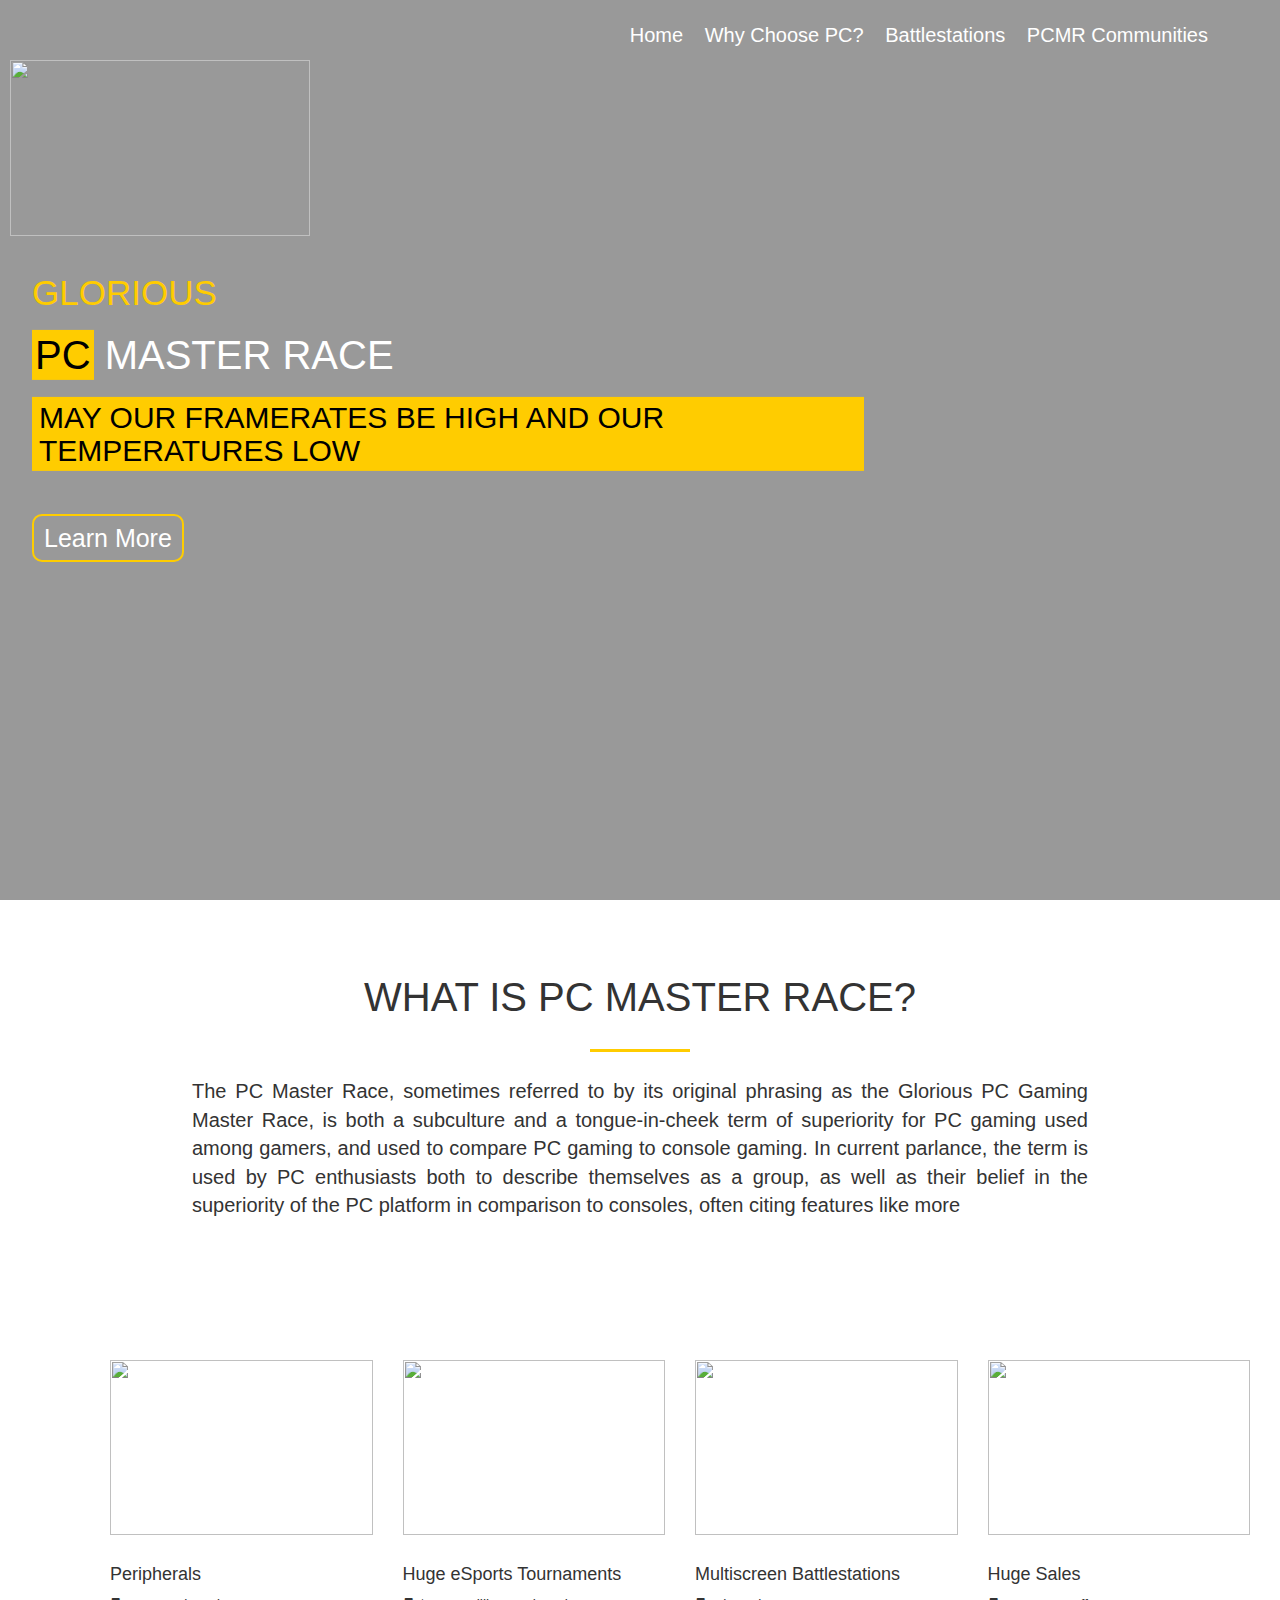
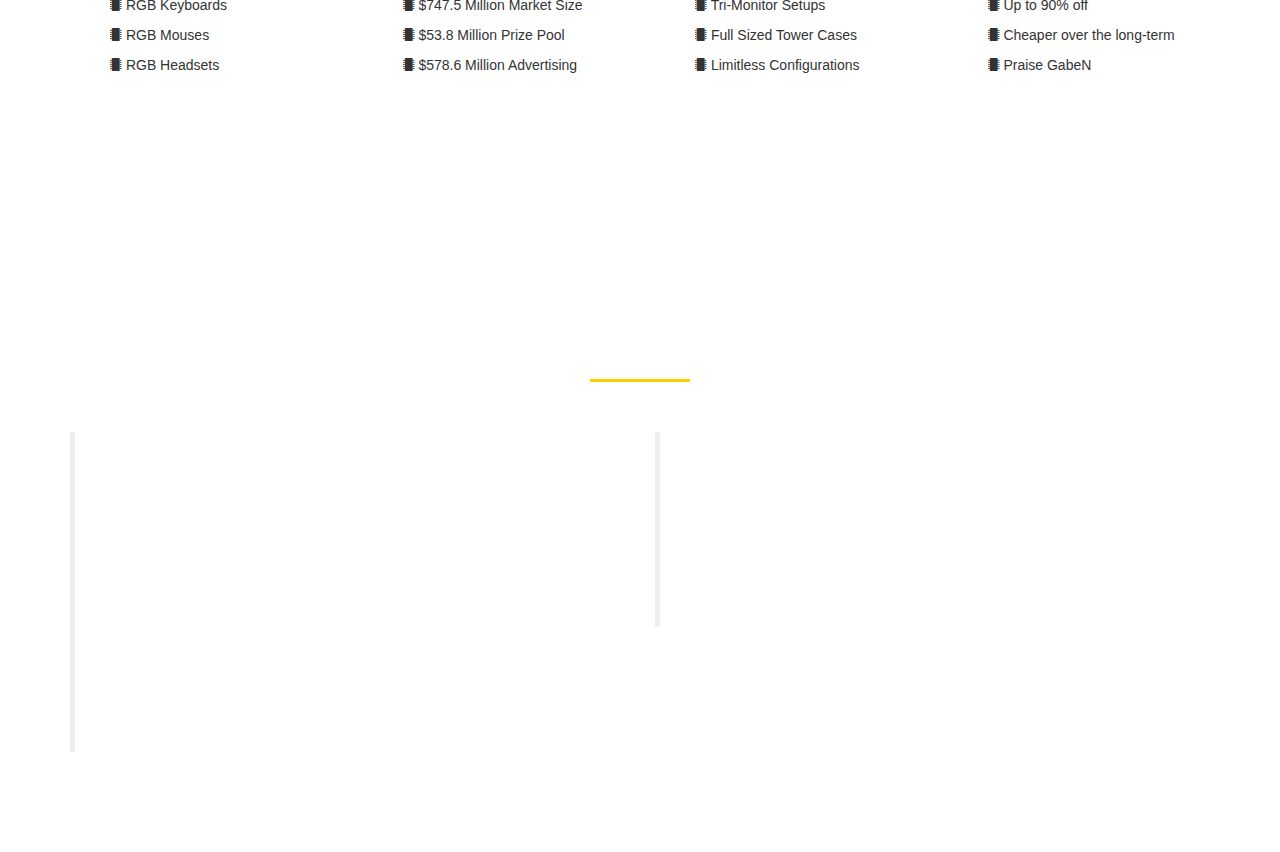
==== index.html @ 7ce9896f "Add files via upload" ====
<html>
<head>
	<title>PC Master Race | Behold True Glory</title>
	<link href="bootstrap-3.3.7-dist/css/bootstrap-theme.min.css" rel="stylesheet">
	<link href="bootstrap-3.3.7-dist/css/bootstrap.min.css" rel="stylesheet">
	<link href="font-awesome-4.7.0/css/font-awesome.min.css" rel="stylesheet">
	<link rel="stylesheet" type="text/css" href="home_style.css">
</head>
<body>
	<header>
		<div class="logo">
			<img src="http://i.imgur.com/xtPo0Qm.png">
		</div>
		<nav class="main-nav">
			<a href="index.html">Home</a>
			<a href="why_pc.html">Why Choose PC?</a>
			<a href="battlestations">Battlestations</a>
			<a href="community.html">PCMR Communities</a>
		</nav>
			<div class="Motto">
				<h2 class="mottoh2">GLORIOUS</h2>
					<h1 class="mottoh1"><span id="PC1">PC</span> MASTER RACE</h1>
						<h3 class="mottoh3">MAY OUR FRAMERATES BE HIGH AND OUR TEMPERATURES LOW</h3>
						<div class="button1">
							<a href class="btn1">Learn More</a>
						</div>
			</div>		
	</header>
	<section class="info">
		<h3 class=text-center>WHAT IS PC MASTER RACE?</h3>
		<p class="p1"> 
			The PC Master Race, sometimes referred to by its original phrasing as the Glorious PC Gaming Master Race, is both a subculture and a tongue-in-cheek term of superiority for PC gaming used among gamers, and used to compare PC gaming to console gaming. In current parlance, the term is used by PC enthusiasts both to describe themselves as a group, as well as their belief in the superiority of the PC platform in comparison to consoles, often citing features like more
		</p>
		<div class="container">
			<div class="row">
				<div class="col-md-3">
					<figure class="pics">
						<img src="http://www.gameranx.com/img/14-Nov/k70rgb-header.png">
							<h4>Peripherals</h4>
							<p><i class="fa fa-microchip"></i> RGB Keyboards</p>
							<p><i class="fa fa-microchip"></i> RGB Mouses</p>
							<p><i class="fa fa-microchip"></i> RGB Headsets</p>
					</figure>			
				</div>
				<div class="col-md-3">
					<figure class="pics">
						<img src="https://pnimg.net/w/articles/0/571/a3c3b4c9c9.jpg">
							<h4>Huge eSports Tournaments</h4>
							<p><i class="fa fa-microchip"></i> $747.5 Million Market Size</p>
							<p><i class="fa fa-microchip"></i> $53.8 Million Prize Pool
							</p>
							<p><i class="fa fa-microchip"></i> $578.6 Million Advertising</p>
					</figure>		
				</div>
				<div class="col-md-3">
					<figure class="pics">
						<img src="https://i.redd.it/38qz750zei5y.jpg">
							<h4>Multiscreen Battlestations</h4>
							<p><i class="fa fa-microchip"></i> Tri-Monitor Setups</p>
							<p><i class="fa fa-microchip"></i> Full Sized Tower Cases</p>
							<p><i class="fa fa-microchip"></i> Limitless Configurations</p>
					</figure>		
				</div>
				<div class="col-md-3">
					<figure class="pics">
						<img src="http://d.ibtimes.co.uk/en/full/1527012/steam-sale-gaben-gabe-newell.jpg">
							<h4>Huge Sales</h4>
							<p><i class="fa fa-microchip"></i> Up to 90% off</p>
							<p><i class="fa fa-microchip"></i> Cheaper over the long-term</p>
							<p><i class="fa fa-microchip"></i> Praise GabeN</p>
					</figure>
				</div>
			</div>
		</div>	 
	</section>
	<section class="quotes">
		<h3 class="text-center">Glorious Quotes</h3>
		<div class="container">
			<div class="row">
				<div class="col-md-6">
					<blockquote>
						<p> "It was intended to be ironic, to illustrate what I perceived at the time to be an elitist attitude among a certain kind of PC gamer. People who invest in expensive gaming PCs and continually spend money to make sure the tech in their brightly-lit tower cases is up to date. Who actually prefer games that are temperamental to get running and that have complicated keyboard interfaces, just because it discourages new or 'casual' players who will in some way taint the entire community with their presence. I meant it as a dig."</p>
						<cite>Ben "Yahtzee" Croshaw</cite>
					</blockquote>
				</div>
				<div class="col-md-6">
					<blockquote>
						<p> "You don't necessarily need a PC to be a member of the PCMR. You just have to recognize that the PC is objectively superior to consoles as explained here. It's not about the hardware in your rig, but the software in your heart!"</p>
						<cite>PCMR Subreddit</cite>
					</blockquote> 
				</div>
			</div>
		</div>
	</section>
</body>
---- home_style.css ----
body {
	background-color: white;
	background-repeat: no-repeat;
	background-size: cover;
	margin: 0px;
	height: 100%;
}

header {
	background-image: linear-gradient(rgba(0,0,0,0.4),rgba(0,0,0,0.4)),url("https://www.gamewallpapers.com/wallpapers_slechte_compressie/wallpaper_pc_master_race_01_1920x1080.jpg");
	height: 100vh;
	background-position: center;
	background-size: cover;
	background-attachment: fixed;
}

.logo img {
	position: absolute;
	top: 5%;
	float: left;
	height: 176px;
	width: 300px;
	margin-top: 15px;
	margin-left: 10px;
	-webkit-transition: -webkit-transform .8s ease-in-out;
    transition: transform .8s ease-in-out;
}

.logo img:hover {
	-webkit-transform: rotate(360deg);
    transform: rotate(360deg);
}

.Motto {
	position: absolute;
	width: auto;
	top: 45%;
	left: 35%;
	transform: translate(-50%,-50%);
	font-family: Arial;
}

.mottoh1 {
	color: white;
	font-family: Arial ;
	font-size: 40px;
}

#PC1 {
	background-color: rgb(255, 204, 0);
	color: black;
	padding: 3px;
}

.mottoh2 {
	color: rgb(255, 204, 0);
	font-size: 35px;
}

.mottoh3 {
	color: black;
	background-color: rgb(255, 204, 0);
	padding-top: 4px;
	padding-bottom: 4px;
	padding-left: 7px; 
	padding-right: 7px;
	font-size: 30px;
}

.main-nav {
	position: absolute;
	list-style: none;
	text-align: center;
	display: inline-block;
	width: auto;
	right: 5%;	
	font-size: 20px;
	margin-top: 10px;
}

.main-nav a {
	text-decoration: none;
	line-height: 50px;
	display: inline-block;
	border: 1px #fff;
	font-family: "Trebuchet MS", Helvetica, sans-serif;
	color: white;
	padding-right: 8px;
	padding-left: 8px;
}

.main-nav a:hover {
	color: rgb(255, 204, 0);
	border-bottom: 2px solid rgb(255, 205, 0);
	transition: all 0.4s ease-in;
	padding-bottom: 8px;
}

.button1{
	margin-top: 50px;
	font-family: Arial;
}

.btn1 {
	border: 2px solid rgb(255, 205, 0);
	padding: 8px 10px;
	color: white;
	text-decoration: none;
	border-radius: 10px;
	margin-right: 20px;
	font-family: Arial;
	font-size: 25px;
}

.btn1:hover {
	color: black;
	background-color: rgb(255, 204, 0);
	transition: all 0.4s ease-in;
	text-decoration: none;
	font-family: Arial;
}

.info h3 {
	text-align: center;
	margin-top: 75px;
	margin-bottom: 25px;
	font-family: Arial;
	font-size: 40px;

}

.info h3:after {
	width: 100px;
	height: 3px;
	background-color: rgb(255, 204, 0);
	display: block;
	content: " ";
	margin: 0 auto;
	margin-top: 30px;
}

.info h4 {
	margin-top: 30px;
}

.p1 {
	width: 70%;
	margin-left: 15%;
	font-family: Arial;
	text-align: justify;
	font-size: 20px;
	margin-bottom: 100px;
	
}

.pics {
	width: 100%;
	margin: 40px;
	overflow: hidden;
}

.pics img {
	width: 100%;
	height: 175px;
	transition: all 0.5s;

}

.pics img:hover {
	transform: scale(1.05);
}

.quotes {
	margin-top: 80px;
	font-size: 40px;
	background-image: linear-gradient(rgba(0,0,0,0.7),rgba(0,0,0,0.7)),url("https://images2.alphacoders.com/693/thumb-1920-693895.jpg");
	padding-top: 80px;
	padding-bottom: 80px;
	color: white;
	background-attachment: fixed;
	background-size: cover;
}

.quotes h3 {
	font-size: 40px;
	margin-bottom: 50px;
}

.quotes h3:after {
	width: 100px;
	height: 3px;
	background-color: rgb(255, 204, 0);
	display: block;
	content: " ";
	margin: 0 auto;
	margin-top: 30px;
}

.quotes p {
	margin-top: 40px;
	color: white;
	text-align: justify;
	line-height: 25px;
}
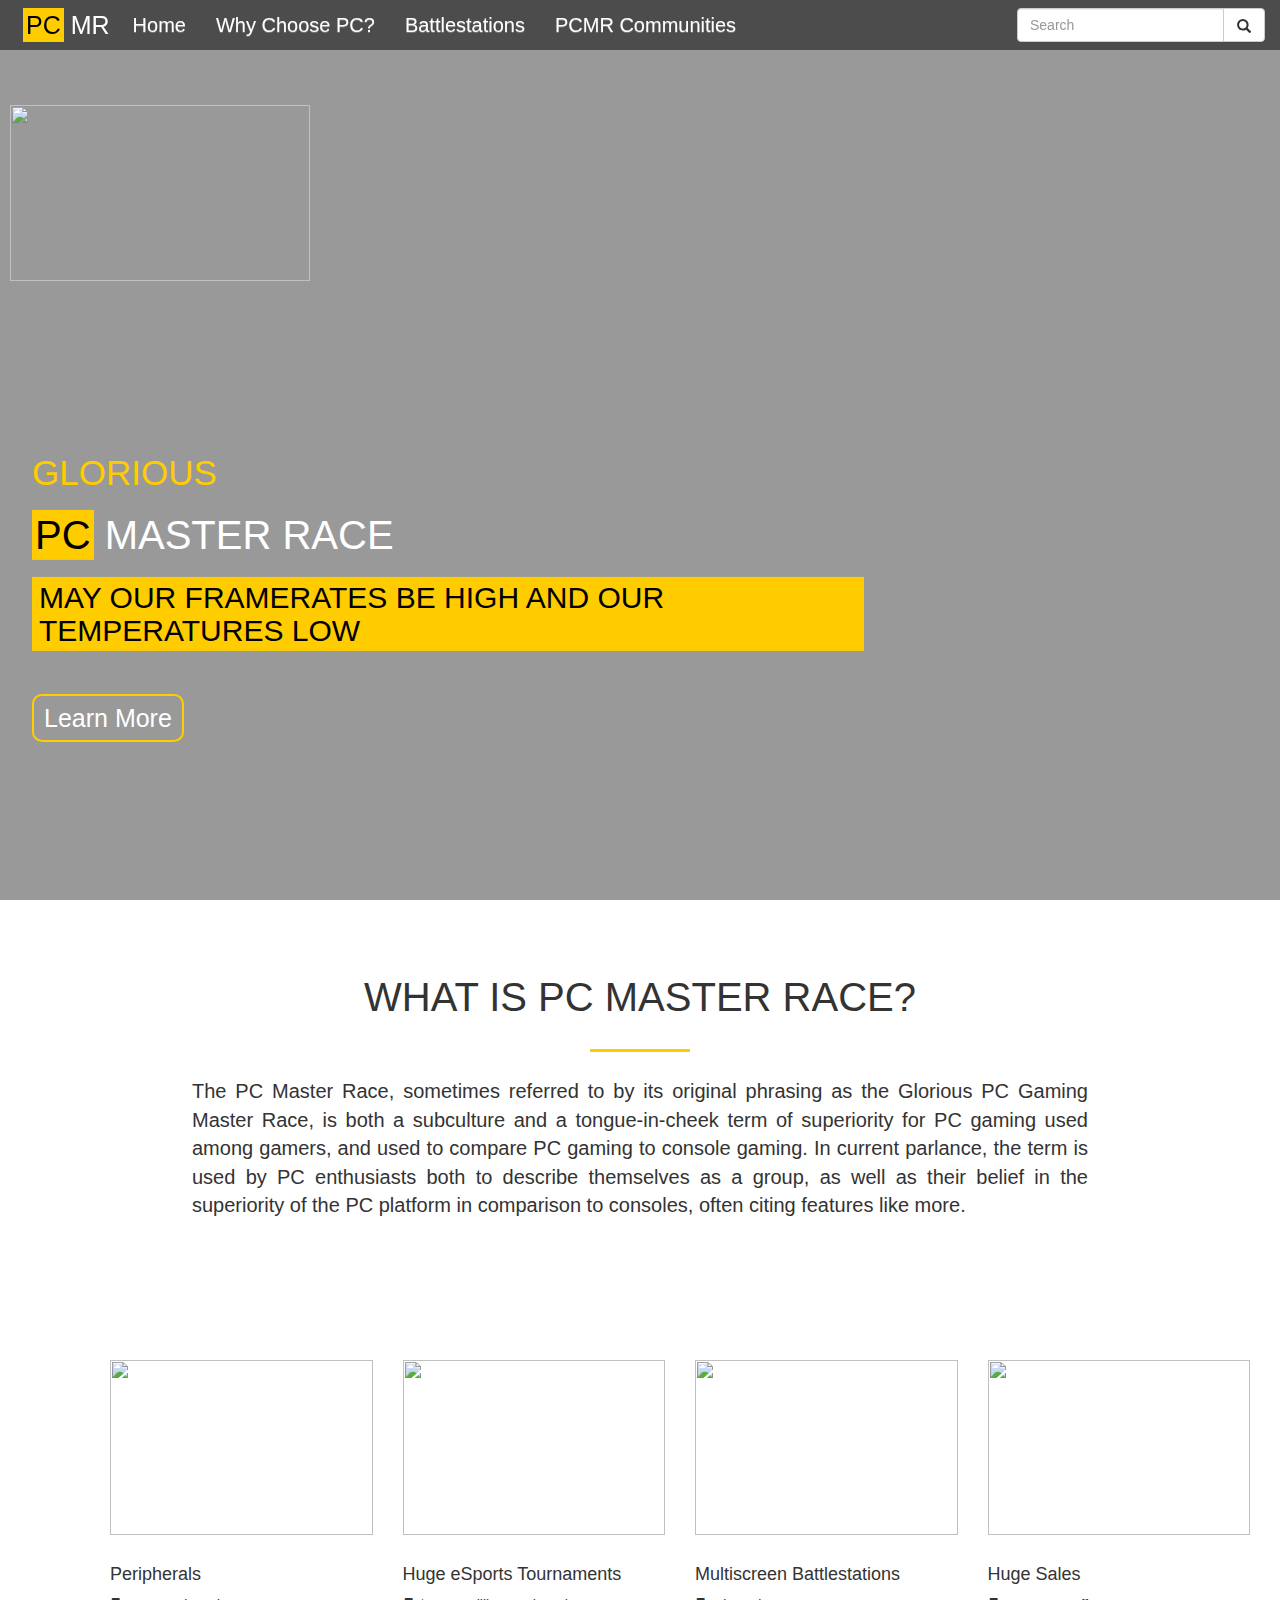
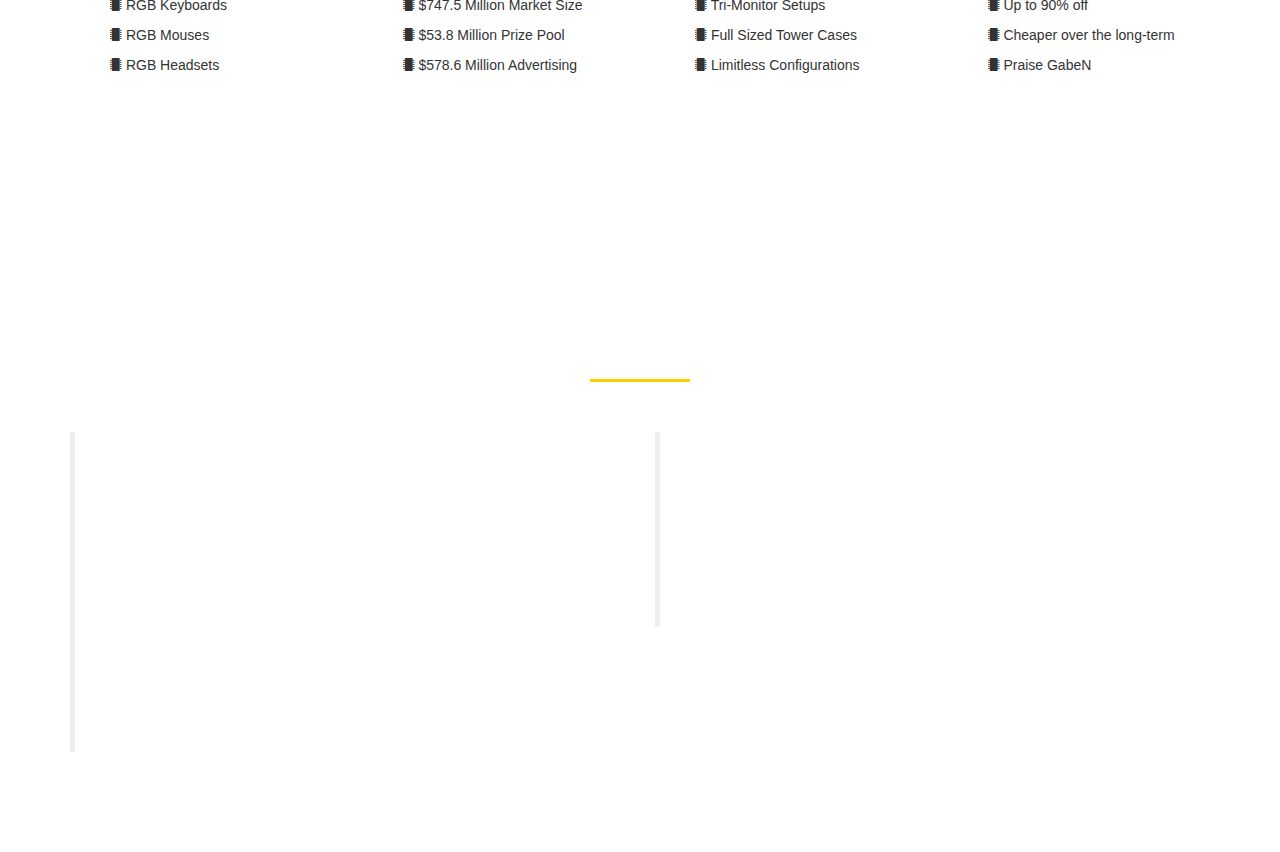
==== commit ca36551b: "Add files via upload" ====
--- a/index.html
+++ b/index.html
@@ -5,17 +5,37 @@
 	<link href="bootstrap-3.3.7-dist/css/bootstrap.min.css" rel="stylesheet">
 	<link href="font-awesome-4.7.0/css/font-awesome.min.css" rel="stylesheet">
 	<link rel="stylesheet" type="text/css" href="home_style.css">
+	<script src="https://ajax.googleapis.com/ajax/libs/jquery/3.2.0/jquery.min.js"></script>
+	<script src="https://maxcdn.bootstrapcdn.com/bootstrap/3.3.7/js/bootstrap.min.js"></script>
 </head>
-<body>
 	<header>
 		<div class="logo">
-			<img src="http://i.imgur.com/xtPo0Qm.png">
+			<img src="img/pcmr_logo.png">
 		</div>
 		<nav class="main-nav">
-			<a href="index.html">Home</a>
-			<a href="why_pc.html">Why Choose PC?</a>
-			<a href="battlestations">Battlestations</a>
-			<a href="community.html">PCMR Communities</a>
+      		<div class="container-fluid">
+    			<div class="navbar-header">
+ 					<a class="brand"><span>PC</span> MR</a>
+ 				</div>
+ 				<ul class="nav navbar-nav">
+					<li><a href="index.html">Home</a></li>
+					<li><a href="why_pc.html">Why Choose PC?</a></li>
+					<li><a href="battlestations.html">Battlestations</a></li>
+					<li><a href="community.html">PCMR Communities</a></li>
+				</ul>
+				<ul class="nav navbar-nav navbar-right">
+					<form class="navbar-form navbar-left">
+		      			<div class="input-group">
+		        			<input type="text" class="form-control" placeholder="Search">
+		        			<div class="input-group-btn">
+		          				<button id="btn" class="btn btn-default" type="submit">
+		            				<i class="glyphicon glyphicon-search"></i>
+		            			</button>
+		            		</div>
+		            	</div>
+		            </form>
+		        </ul>
+	        </div>
 		</nav>
 			<div class="Motto">
 				<h2 class="mottoh2">GLORIOUS</h2>
@@ -26,16 +46,17 @@
 						</div>
 			</div>		
 	</header>
+</body>
 	<section class="info">
 		<h3 class=text-center>WHAT IS PC MASTER RACE?</h3>
 		<p class="p1"> 
-			The PC Master Race, sometimes referred to by its original phrasing as the Glorious PC Gaming Master Race, is both a subculture and a tongue-in-cheek term of superiority for PC gaming used among gamers, and used to compare PC gaming to console gaming. In current parlance, the term is used by PC enthusiasts both to describe themselves as a group, as well as their belief in the superiority of the PC platform in comparison to consoles, often citing features like more
+			The PC Master Race, sometimes referred to by its original phrasing as the Glorious PC Gaming Master Race, is both a subculture and a tongue-in-cheek term of superiority for PC gaming used among gamers, and used to compare PC gaming to console gaming. In current parlance, the term is used by PC enthusiasts both to describe themselves as a group, as well as their belief in the superiority of the PC platform in comparison to consoles, often citing features like more.
 		</p>
 		<div class="container">
 			<div class="row">
 				<div class="col-md-3">
 					<figure class="pics">
-						<img src="http://www.gameranx.com/img/14-Nov/k70rgb-header.png">
+						<img src="img/keyboard1.png">
 							<h4>Peripherals</h4>
 							<p><i class="fa fa-microchip"></i> RGB Keyboards</p>
 							<p><i class="fa fa-microchip"></i> RGB Mouses</p>
@@ -44,7 +65,7 @@
 				</div>
 				<div class="col-md-3">
 					<figure class="pics">
-						<img src="https://pnimg.net/w/articles/0/571/a3c3b4c9c9.jpg">
+						<img src="img/esports1.jpg">
 							<h4>Huge eSports Tournaments</h4>
 							<p><i class="fa fa-microchip"></i> $747.5 Million Market Size</p>
 							<p><i class="fa fa-microchip"></i> $53.8 Million Prize Pool
@@ -54,7 +75,7 @@
 				</div>
 				<div class="col-md-3">
 					<figure class="pics">
-						<img src="https://i.redd.it/38qz750zei5y.jpg">
+						<img src="img/setup1.jpg">
 							<h4>Multiscreen Battlestations</h4>
 							<p><i class="fa fa-microchip"></i> Tri-Monitor Setups</p>
 							<p><i class="fa fa-microchip"></i> Full Sized Tower Cases</p>
@@ -63,7 +84,7 @@
 				</div>
 				<div class="col-md-3">
 					<figure class="pics">
-						<img src="http://d.ibtimes.co.uk/en/full/1527012/steam-sale-gaben-gabe-newell.jpg">
+						<img src="img/gabe_sale1.jpg">
 							<h4>Huge Sales</h4>
 							<p><i class="fa fa-microchip"></i> Up to 90% off</p>
 							<p><i class="fa fa-microchip"></i> Cheaper over the long-term</p>
--- a/home_style.css
+++ b/home_style.css
@@ -7,7 +7,7 @@
 }
 
 header {
-	background-image: linear-gradient(rgba(0,0,0,0.4),rgba(0,0,0,0.4)),url("https://www.gamewallpapers.com/wallpapers_slechte_compressie/wallpaper_pc_master_race_01_1920x1080.jpg");
+	background-image: linear-gradient(rgba(0,0,0,0.4),rgba(0,0,0,0.4)),url("img/home.jpg");
 	height: 100vh;
 	background-position: center;
 	background-size: cover;
@@ -16,7 +16,7 @@
 
 .logo img {
 	position: absolute;
-	top: 5%;
+	top: 10%;
 	float: left;
 	height: 176px;
 	width: 300px;
@@ -34,7 +34,7 @@
 .Motto {
 	position: absolute;
 	width: auto;
-	top: 45%;
+	top: 65%;
 	left: 35%;
 	transform: translate(-50%,-50%);
 	font-family: Arial;
@@ -67,15 +67,25 @@
 	font-size: 30px;
 }
 
+.brand {
+	font-size: 25px;
+}
+
+.brand span {
+	background-color: rgb(255, 204, 0);
+	color: black;
+	padding: 3px;
+}
+
 .main-nav {
-	position: absolute;
+	position: fixed;
+	background-color: rgba(0,0,0,0.5);
 	list-style: none;
 	text-align: center;
 	display: inline-block;
-	width: auto;
-	right: 5%;	
+	width: 100%;	
 	font-size: 20px;
-	margin-top: 10px;
+	z-index: 1;
 }
 
 .main-nav a {
@@ -87,13 +97,16 @@
 	color: white;
 	padding-right: 8px;
 	padding-left: 8px;
-}
-
-.main-nav a:hover {
+	float: left;
+}
+
+.main-nav li a:hover {
 	color: rgb(255, 204, 0);
-	border-bottom: 2px solid rgb(255, 205, 0);
-	transition: all 0.4s ease-in;
-	padding-bottom: 8px;
+	background-color: rgba(42,42,42,0.7);
+}
+
+#btn {
+	padding: 9px 13px;
 }
 
 .button1{
@@ -173,7 +186,7 @@
 .quotes {
 	margin-top: 80px;
 	font-size: 40px;
-	background-image: linear-gradient(rgba(0,0,0,0.7),rgba(0,0,0,0.7)),url("https://images2.alphacoders.com/693/thumb-1920-693895.jpg");
+	background-image: linear-gradient(rgba(0,0,0,0.7),rgba(0,0,0,0.7)),url("img/background_quotes.jpg");
 	padding-top: 80px;
 	padding-bottom: 80px;
 	color: white;
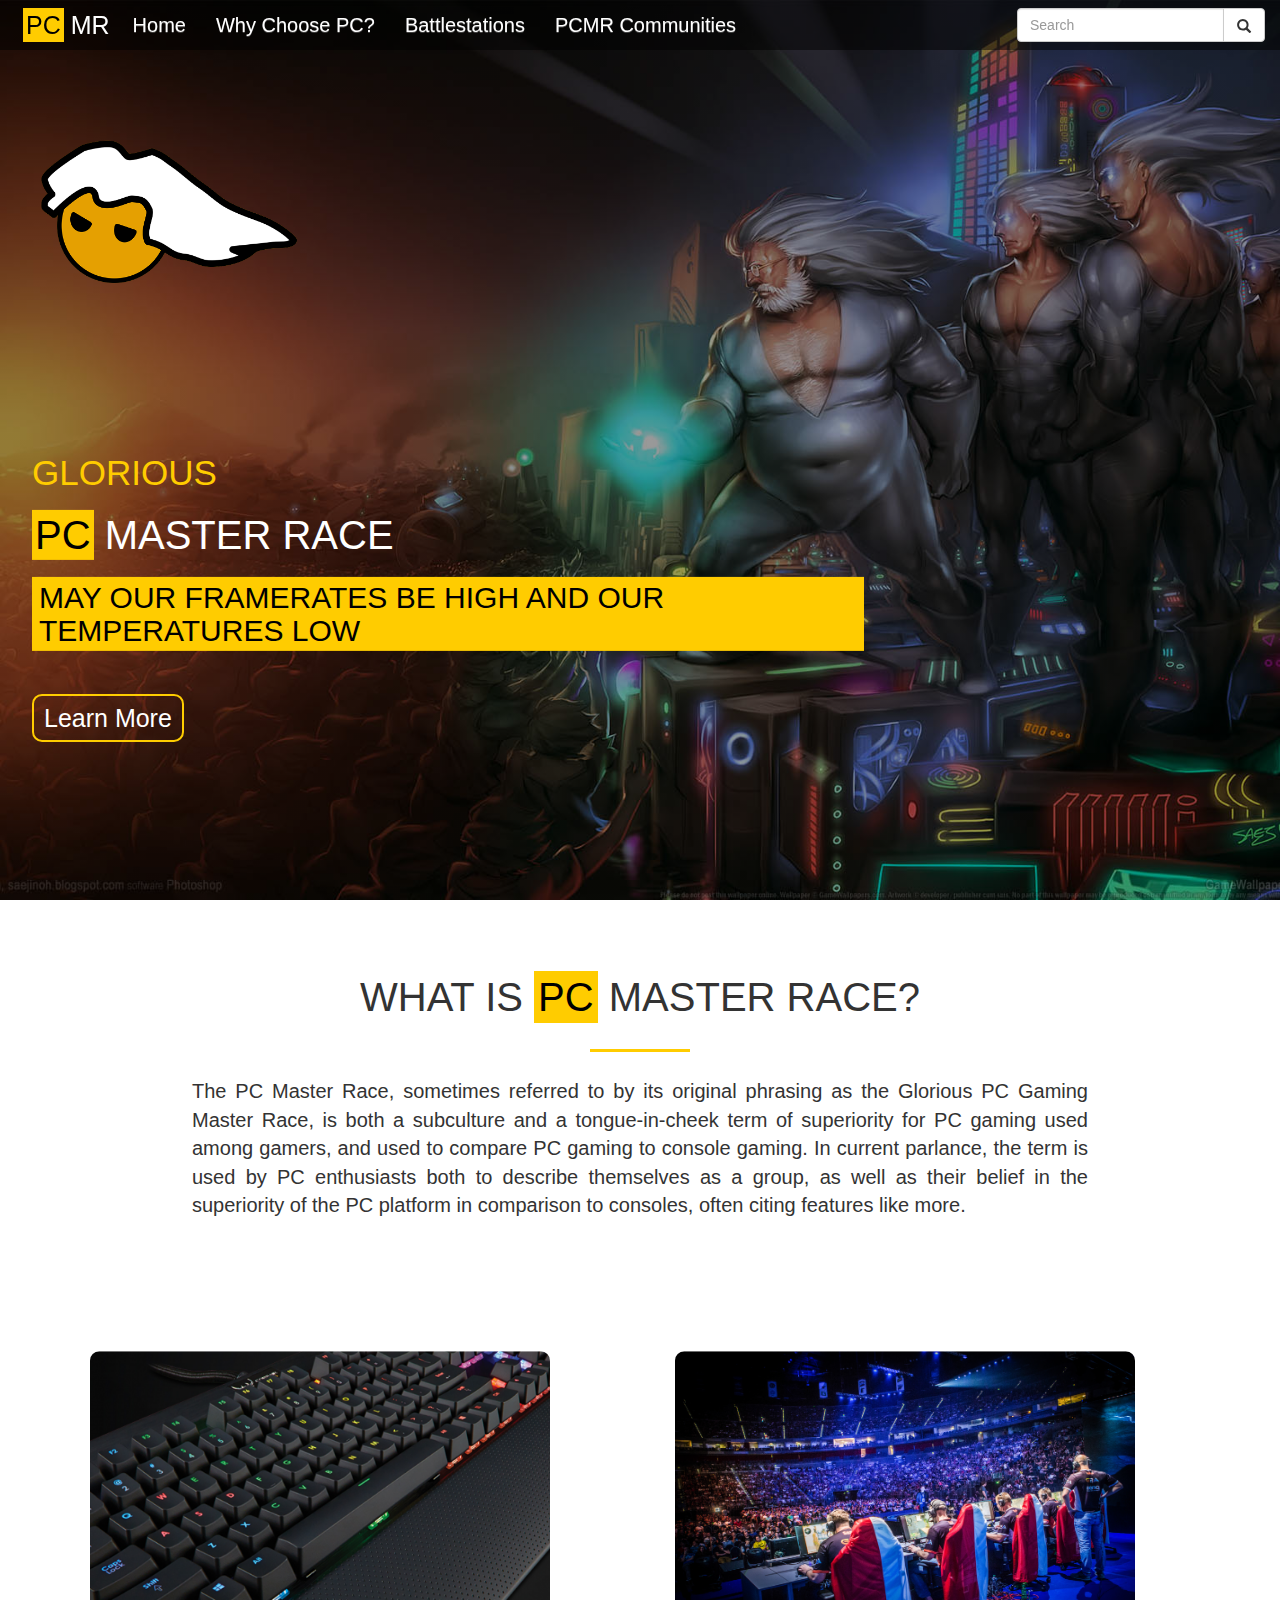
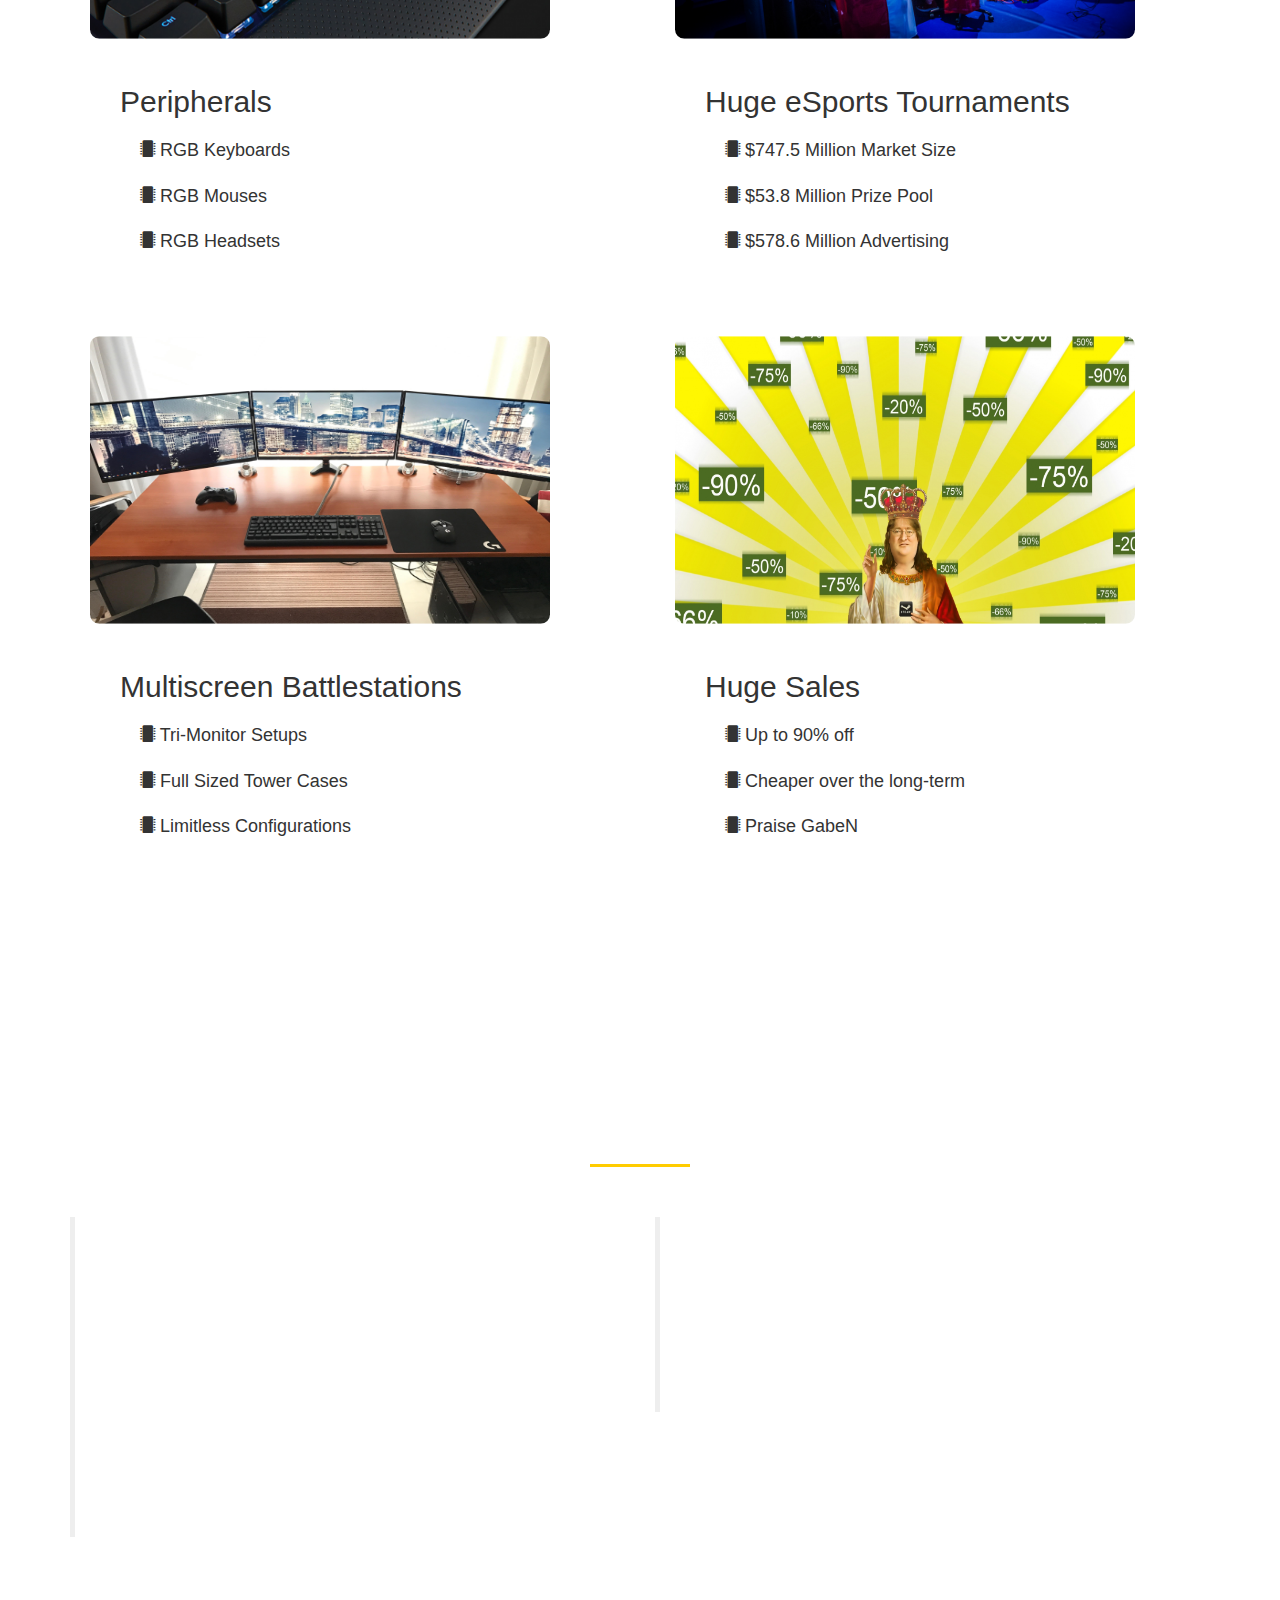
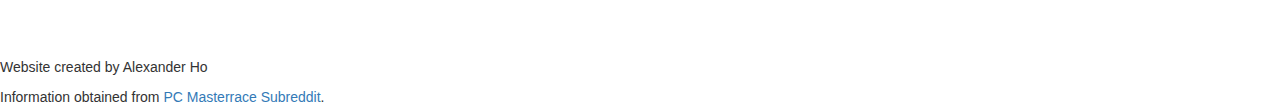
==== commit e2fd458e: "Add files via upload" ====
--- a/index.html
+++ b/index.html
@@ -1,6 +1,6 @@
 <html>
 <head>
-	<title>PC Master Race | Behold True Glory</title>
+	<title>PC Master Race | Spearheading the Second Golden Age of PC Gaming</title>
 	<link href="bootstrap-3.3.7-dist/css/bootstrap-theme.min.css" rel="stylesheet">
 	<link href="bootstrap-3.3.7-dist/css/bootstrap.min.css" rel="stylesheet">
 	<link href="font-awesome-4.7.0/css/font-awesome.min.css" rel="stylesheet">
@@ -46,46 +46,46 @@
 						</div>
 			</div>		
 	</header>
-</body>
+<body>
 	<section class="info">
-		<h3 class=text-center>WHAT IS PC MASTER RACE?</h3>
+		<h3 class=text-center>WHAT IS <span>PC</span> MASTER RACE?</h3>
 		<p class="p1"> 
 			The PC Master Race, sometimes referred to by its original phrasing as the Glorious PC Gaming Master Race, is both a subculture and a tongue-in-cheek term of superiority for PC gaming used among gamers, and used to compare PC gaming to console gaming. In current parlance, the term is used by PC enthusiasts both to describe themselves as a group, as well as their belief in the superiority of the PC platform in comparison to consoles, often citing features like more.
 		</p>
 		<div class="container">
 			<div class="row">
-				<div class="col-md-3">
+				<div class="col-md-6">
 					<figure class="pics">
 						<img src="img/keyboard1.png">
-							<h4>Peripherals</h4>
-							<p><i class="fa fa-microchip"></i> RGB Keyboards</p>
-							<p><i class="fa fa-microchip"></i> RGB Mouses</p>
-							<p><i class="fa fa-microchip"></i> RGB Headsets</p>
+							<h2>Peripherals</h2>
+								<p><i class="fa fa-microchip"></i> RGB Keyboards</p>
+								<p><i class="fa fa-microchip"></i> RGB Mouses</p>
+								<p><i class="fa fa-microchip"></i> RGB Headsets</p>
 					</figure>			
 				</div>
-				<div class="col-md-3">
+				<div class="col-md-6">
 					<figure class="pics">
 						<img src="img/esports1.jpg">
-							<h4>Huge eSports Tournaments</h4>
+							<h2>Huge eSports Tournaments</h2>
 							<p><i class="fa fa-microchip"></i> $747.5 Million Market Size</p>
 							<p><i class="fa fa-microchip"></i> $53.8 Million Prize Pool
 							</p>
 							<p><i class="fa fa-microchip"></i> $578.6 Million Advertising</p>
 					</figure>		
 				</div>
-				<div class="col-md-3">
+				<div class="col-md-6">
 					<figure class="pics">
 						<img src="img/setup1.jpg">
-							<h4>Multiscreen Battlestations</h4>
+							<h2>Multiscreen Battlestations</h2>
 							<p><i class="fa fa-microchip"></i> Tri-Monitor Setups</p>
 							<p><i class="fa fa-microchip"></i> Full Sized Tower Cases</p>
 							<p><i class="fa fa-microchip"></i> Limitless Configurations</p>
 					</figure>		
 				</div>
-				<div class="col-md-3">
+				<div class="col-md-6">
 					<figure class="pics">
 						<img src="img/gabe_sale1.jpg">
-							<h4>Huge Sales</h4>
+							<h2>Huge Sales</h2>
 							<p><i class="fa fa-microchip"></i> Up to 90% off</p>
 							<p><i class="fa fa-microchip"></i> Cheaper over the long-term</p>
 							<p><i class="fa fa-microchip"></i> Praise GabeN</p>
@@ -113,6 +113,10 @@
 			</div>
 		</div>
 	</section>
+	<footer>
+		<p>Website created by Alexander Ho</p>
+		<p>Information obtained from <a href="https://www.reddit.com/r/pcmasterrace/">PC Masterrace Subreddit</a>.</p>
+	</footer>
 </body>
 
 
--- a/home_style.css
+++ b/home_style.css
@@ -16,7 +16,7 @@
 
 .logo img {
 	position: absolute;
-	top: 10%;
+	top: 12%;
 	float: left;
 	height: 176px;
 	width: 300px;
@@ -142,6 +142,12 @@
 
 }
 
+.info span {
+	background-color: rgb(255, 204, 0);
+	color: black;
+	padding: 4px;
+}
+
 .info h3:after {
 	width: 100px;
 	height: 3px;
@@ -168,13 +174,14 @@
 
 .pics {
 	width: 100%;
-	margin: 40px;
-	overflow: hidden;
+	margin: 50px;
 }
 
 .pics img {
-	width: 100%;
-	height: 175px;
+	width: 400px;
+	height: 250px;
+	border-radius: 8px;
+	transform: scale(1.15);
 	transition: all 0.5s;
 
 }
@@ -183,12 +190,21 @@
 	transform: scale(1.05);
 }
 
+.pics h2 {
+	margin-top: 65px;
+}
+
+.pics p {
+	margin: 20px;
+	font-size: 18px;
+}
+
 .quotes {
 	margin-top: 80px;
 	font-size: 40px;
 	background-image: linear-gradient(rgba(0,0,0,0.7),rgba(0,0,0,0.7)),url("img/background_quotes.jpg");
-	padding-top: 80px;
-	padding-bottom: 80px;
+	padding-top: 100px;
+	padding-bottom: 100px;
 	color: white;
 	background-attachment: fixed;
 	background-size: cover;
@@ -214,4 +230,14 @@
 	color: white;
 	text-align: justify;
 	line-height: 25px;
+}
+
+.footer {
+  position: absolute;
+  right: 0;
+  bottom: 0;
+  left: 0;
+  padding: 1rem;
+  background-color: #efefef;
+  text-align: center;
 }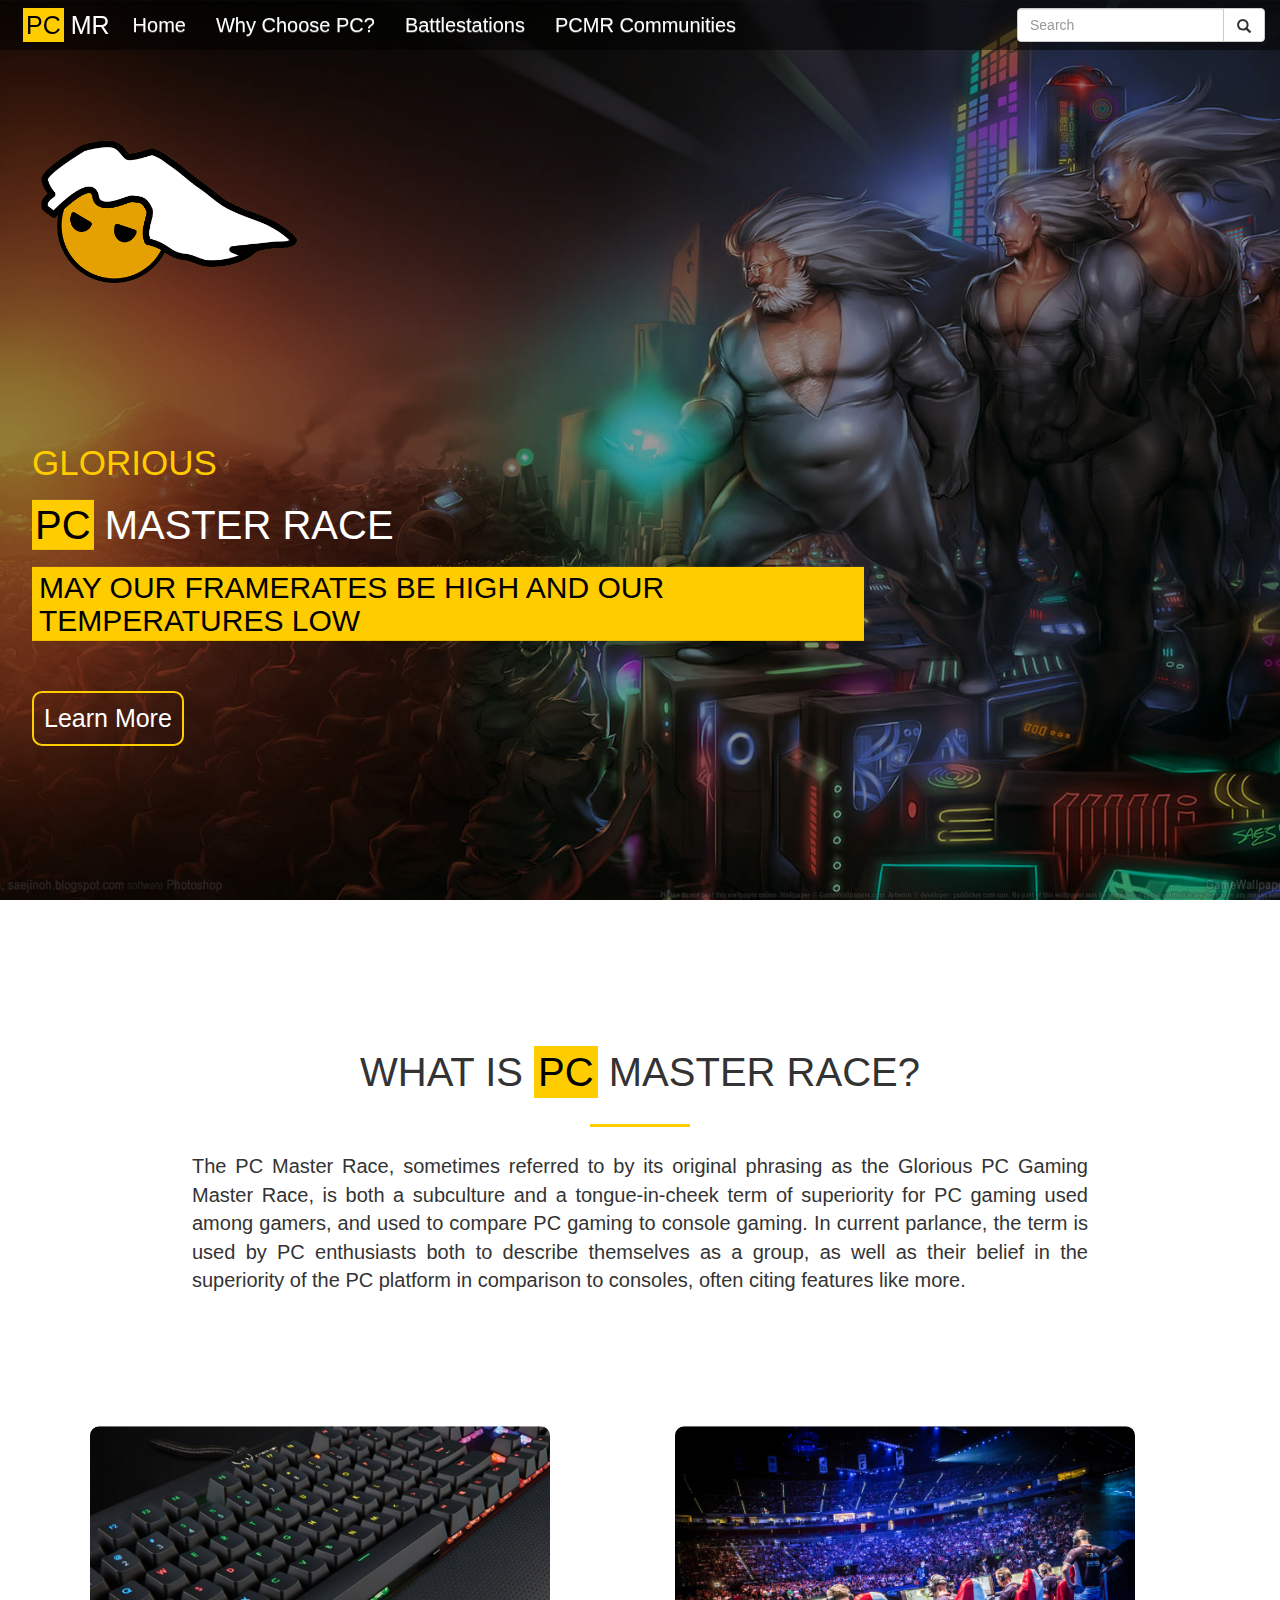
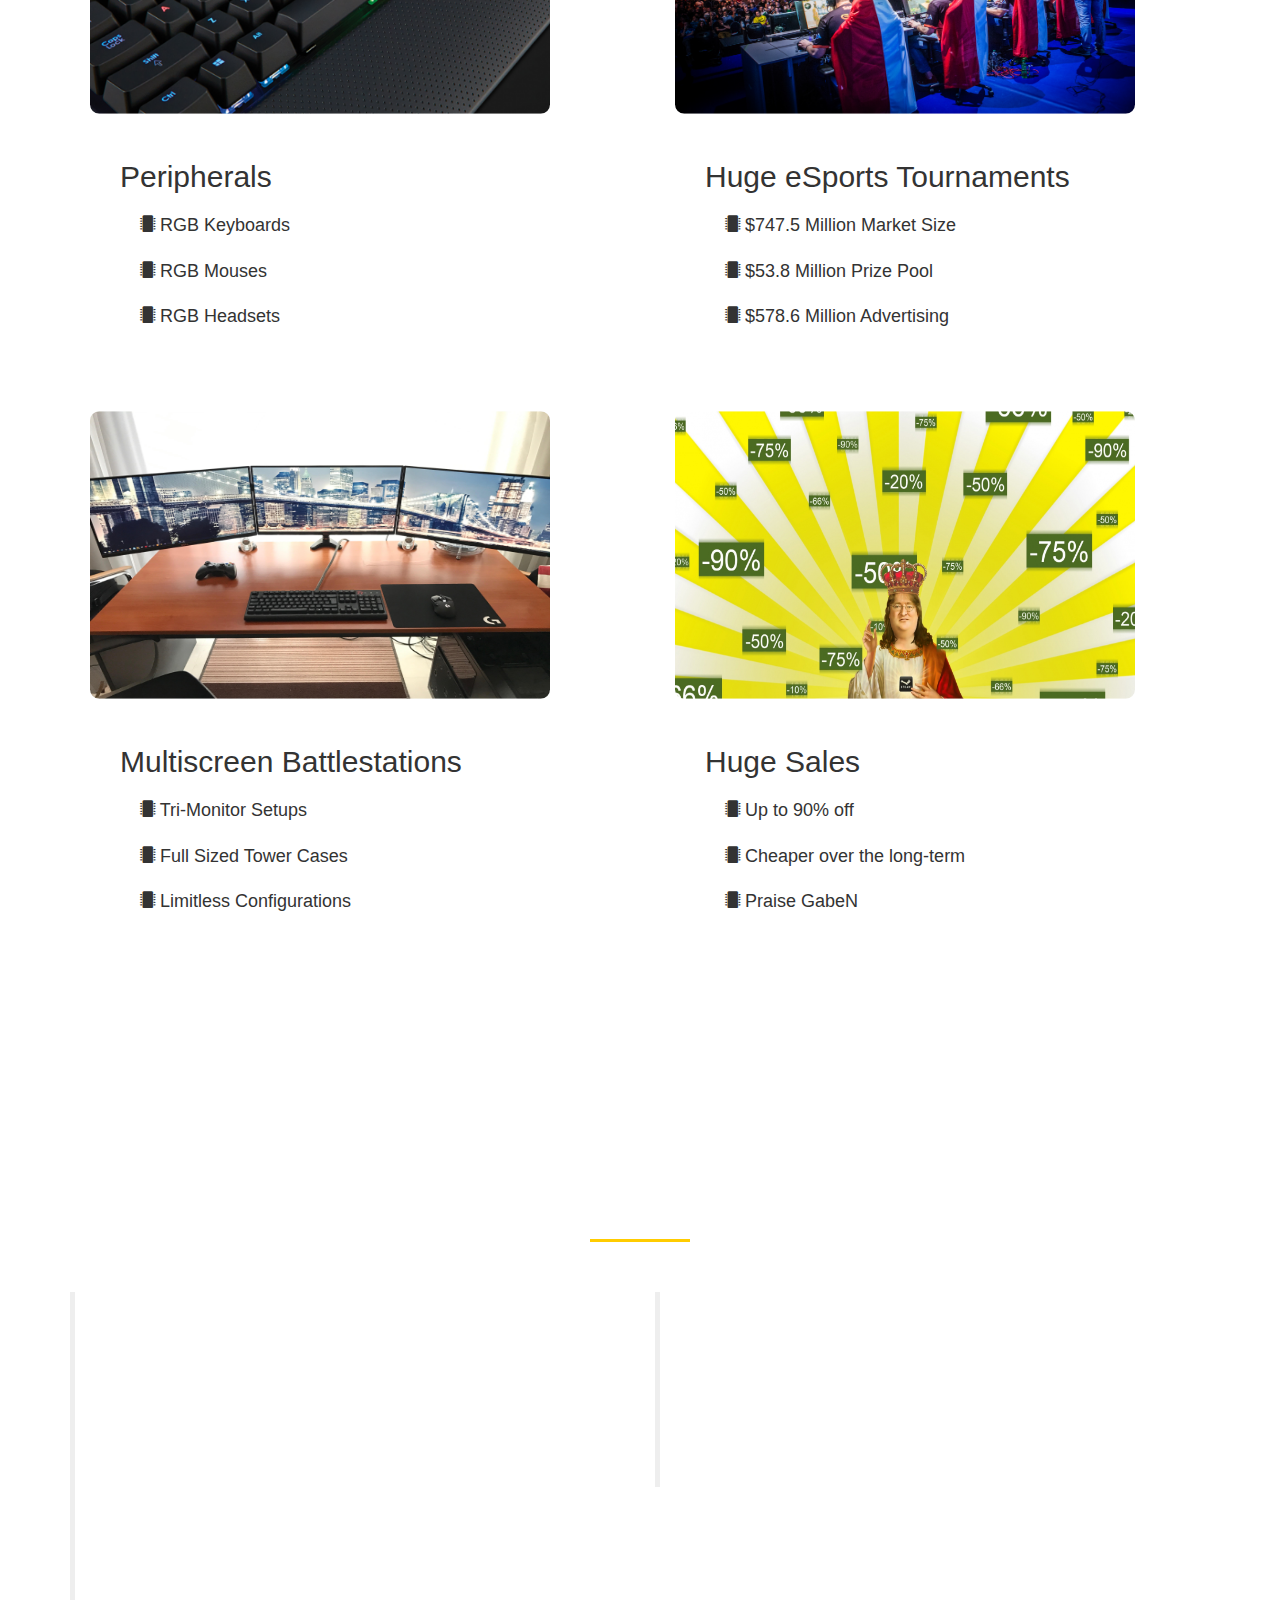
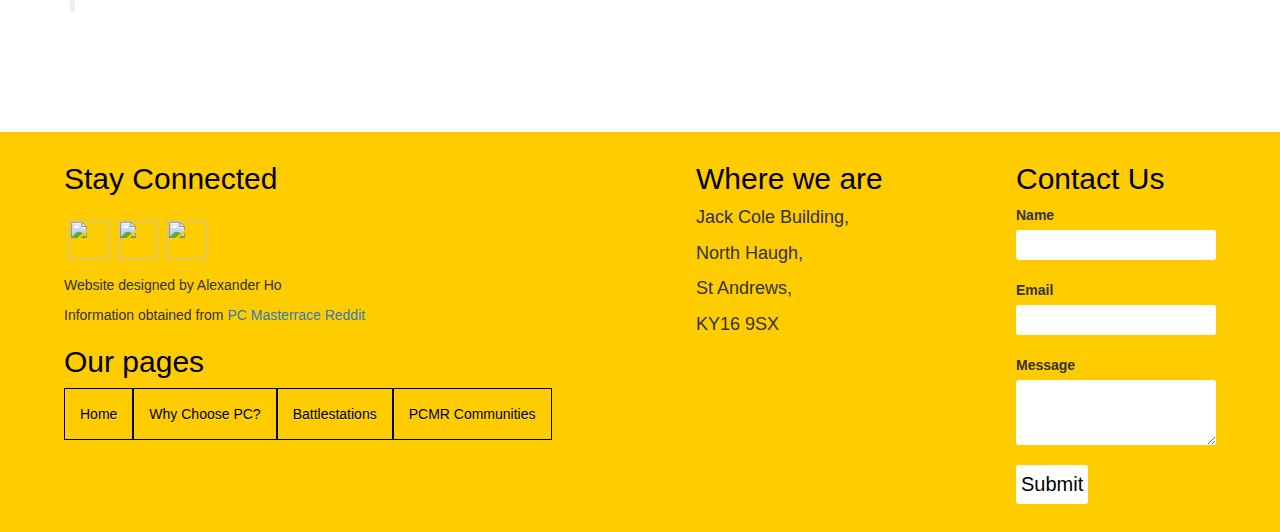
==== commit c0e2b956: "Add files via upload" ====
--- a/index.html
+++ b/index.html
@@ -42,13 +42,13 @@
 					<h1 class="mottoh1"><span id="PC1">PC</span> MASTER RACE</h1>
 						<h3 class="mottoh3">MAY OUR FRAMERATES BE HIGH AND OUR TEMPERATURES LOW</h3>
 						<div class="button1">
-							<a href class="btn1">Learn More</a>
+							<button class=btn1>Learn More</button>
 						</div>
 			</div>		
 	</header>
 <body>
 	<section class="info">
-		<h3 class=text-center>WHAT IS <span>PC</span> MASTER RACE?</h3>
+		<h3 id="move" class=text-center>WHAT IS <span>PC</span> MASTER RACE?</h3>
 		<p class="p1"> 
 			The PC Master Race, sometimes referred to by its original phrasing as the Glorious PC Gaming Master Race, is both a subculture and a tongue-in-cheek term of superiority for PC gaming used among gamers, and used to compare PC gaming to console gaming. In current parlance, the term is used by PC enthusiasts both to describe themselves as a group, as well as their belief in the superiority of the PC platform in comparison to consoles, often citing features like more.
 		</p>
@@ -114,10 +114,59 @@
 		</div>
 	</section>
 	<footer>
-		<p>Website created by Alexander Ho</p>
-		<p>Information obtained from <a href="https://www.reddit.com/r/pcmasterrace/">PC Masterrace Subreddit</a>.</p>
+		<div id="foot">
+			<div class="social">
+				<h3>Stay Connected</h3>
+
+				<a href="https://www.youtube.com/channel/UCqpfJtpeBIV_nr7FH2xrPow"><img class="social youtube" src="img/youtube-icon.png"></a>
+				<a href="https://www.facebook.com/OfficialPCMasterRace"><img class="social facebook" src="img/facebook-icon.png"></a>
+				<a href="https://twitter.com/PCMasterRaceSub"><img class="social twitter" src="img/twitter-icon.png"></a>
+				<p>Website designed by Alexander Ho</p>
+				<p>Information obtained from <a href="https://www.reddit.com/r/pcmasterrace/">PC Masterrace Reddit</a></p>
+				<h3 id="pages">Our pages</h3>
+					<ul class="nav navbar-nav">
+						<li><a href="index.html">Home</a></li>
+						<li><a href="why_pc.html">Why Choose PC?</a></li>
+						<li><a href="battlestations.html">Battlestations</a></li>
+						<li><a href="community.html">PCMR Communities</a></li>
+					</ul>
+			</div>
+
+			<div class="map">
+				<h3>Where we are</h3>
+	    			<p>Jack Cole Building,</p>
+	    			<p>North Haugh,</p>
+	    			<p>St Andrews,</p>
+	    			<p>KY16 9SX</p>
+	    	</div>
+
+			<div class="contact">
+				<h3>Contact Us</h3>
+
+				<form class="contact" name="form" method="post">
+					<label for="name">Name</label><br>
+					<input class="text" name="name" type="text" />
+					<br></br>
+
+					<label for="name">Email</label><br>
+					<input class="text" name="email" type="text" />
+					<br></br>
+
+					<label for="name">Message</label><br>
+					<textarea class="message" name="message"></textarea>
+					<br></br>
+
+					<input class="submit" name="submit" type="submit" value="Submit" />
+				</form>
+			</div>
+		</div>
 	</footer>
 </body>
+<script>
+	$(".btn1").click(function() {
+    	$('html, body').animate({ scrollTop: $("#move").offset().top - 70}, 1000);
+	});
+</script>
+</html>
 
 
-
--- a/home_style.css
+++ b/home_style.css
@@ -118,6 +118,7 @@
 	border: 2px solid rgb(255, 205, 0);
 	padding: 8px 10px;
 	color: white;
+	background-color: transparent;
 	text-decoration: none;
 	border-radius: 10px;
 	margin-right: 20px;
@@ -133,9 +134,13 @@
 	font-family: Arial;
 }
 
+.info {
+	margin-top: 150px;
+}
+
 .info h3 {
 	text-align: center;
-	margin-top: 75px;
+	margin-top: 35px;
 	margin-bottom: 25px;
 	font-family: Arial;
 	font-size: 40px;
@@ -232,12 +237,109 @@
 	line-height: 25px;
 }
 
-.footer {
-  position: absolute;
-  right: 0;
-  bottom: 0;
-  left: 0;
-  padding: 1rem;
-  background-color: #efefef;
-  text-align: center;
+footer {
+  width: 100%;
+  height: 400px;
+  margin-top: 0px;
+  margin-bottom: 0px;
+  background-color: rgb(255,204,0);
+}
+
+footer img {
+	margin-top: 15px;
+	margin-bottom: 15px;
+	margin-left: 5px;
+	width: 40px;
+	height: 40px;
+}
+
+div.social {
+	position: absolute;
+	left: 5%;
+	margin-top: 20px;
+}
+
+div.social li a{
+	color: black;
+	border-style: solid;
+	border-width: 1px;
+	border-color: black
+}
+
+div.social li a:hover{
+	color: black;
+}
+
+}
+div.social p {
+	font-family: Arial;
+	font-size: 18px;
+}
+
+div.map {
+	position: absolute;
+	right: 30%;
+	margin-top: 20px;
+}
+
+div.map p {
+	width: 200px;
+	font-family: Arial;
+	font-size: 18px;
+}
+
+a.social {
+	margin-right: 15px;
+}
+
+div.contact {
+	position: absolute;
+	right: 5%;
+	margin-top: 20px;
+}
+
+footer h3 {
+	margin-top: 10px;
+	color: black;
+	font-size: 30px;
+}
+
+#foot {
+	width: 100%;
+	height: 100%;
+	margin-left: 30px;
+}
+
+#pages {
+	margin-top: 20px;
+}
+
+input.text {
+	height: 30px;
+	width: 200px;
+	border-radius: 3px;
+	border: none;
+}
+
+textarea.message {
+	height: 65px;
+	width: 200px;
+	border-radius: 3px;
+	border: none;
+}
+
+input.submit {
+	width: auto;
+	height: auto;
+	background-color: white;
+	font-size: 20px;
+	font-family: Arial;
+	color: black;
+	border: none;
+	border-radius: 3px;
+	padding: 5px;
+}
+
+input.submit:hover {
+	text-decoration: underline;	
 }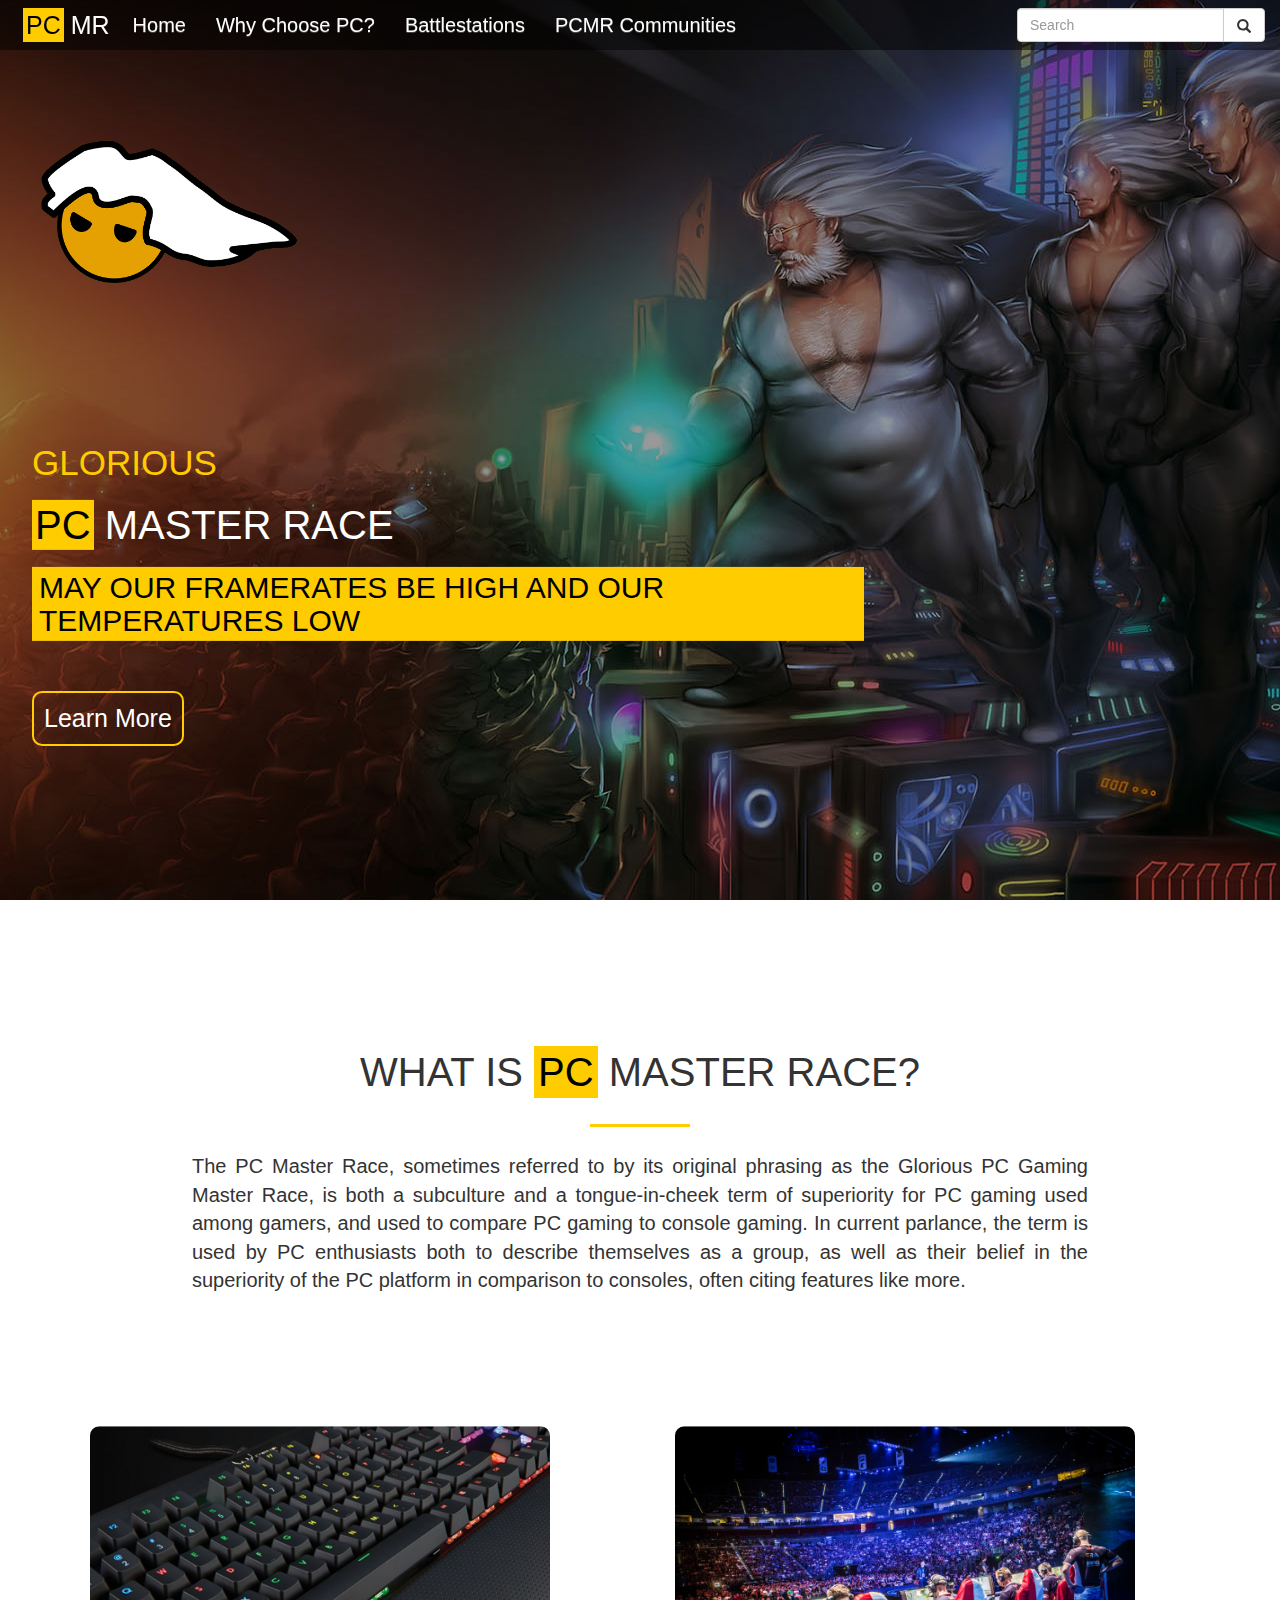
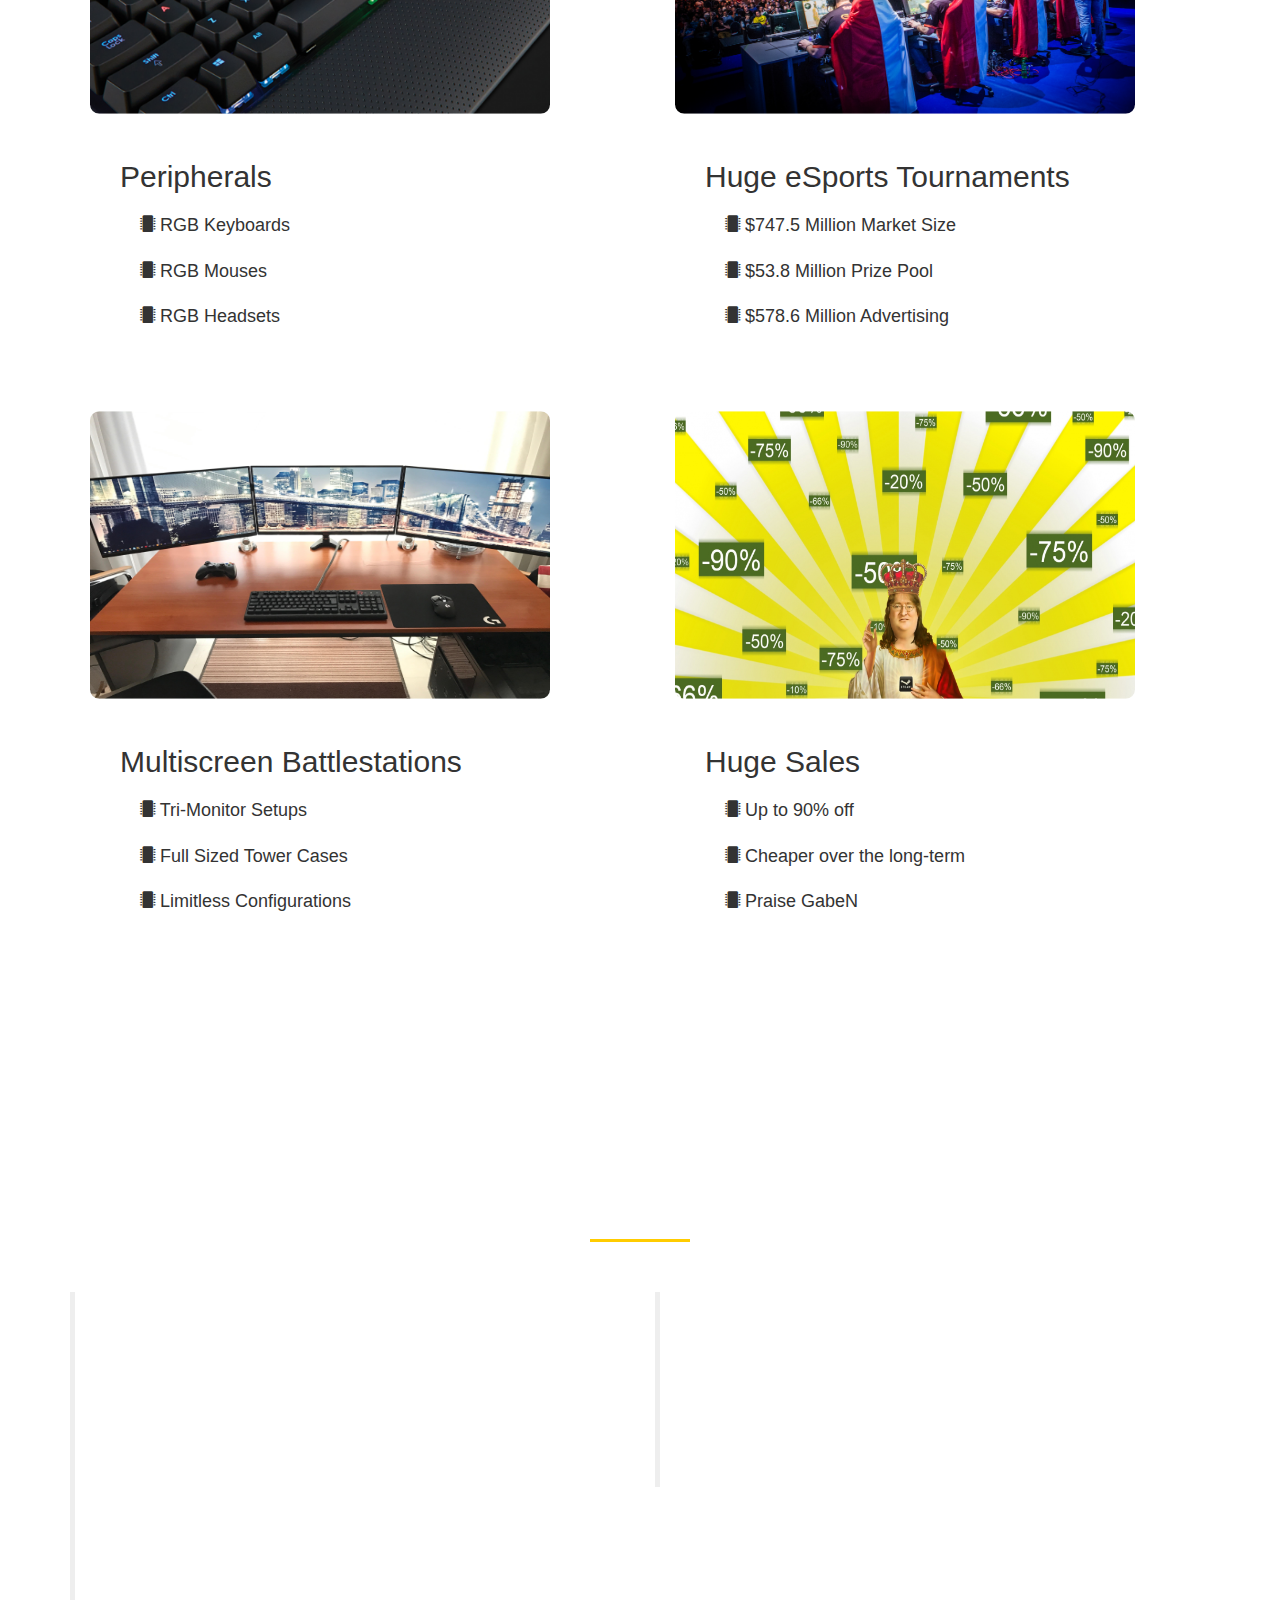
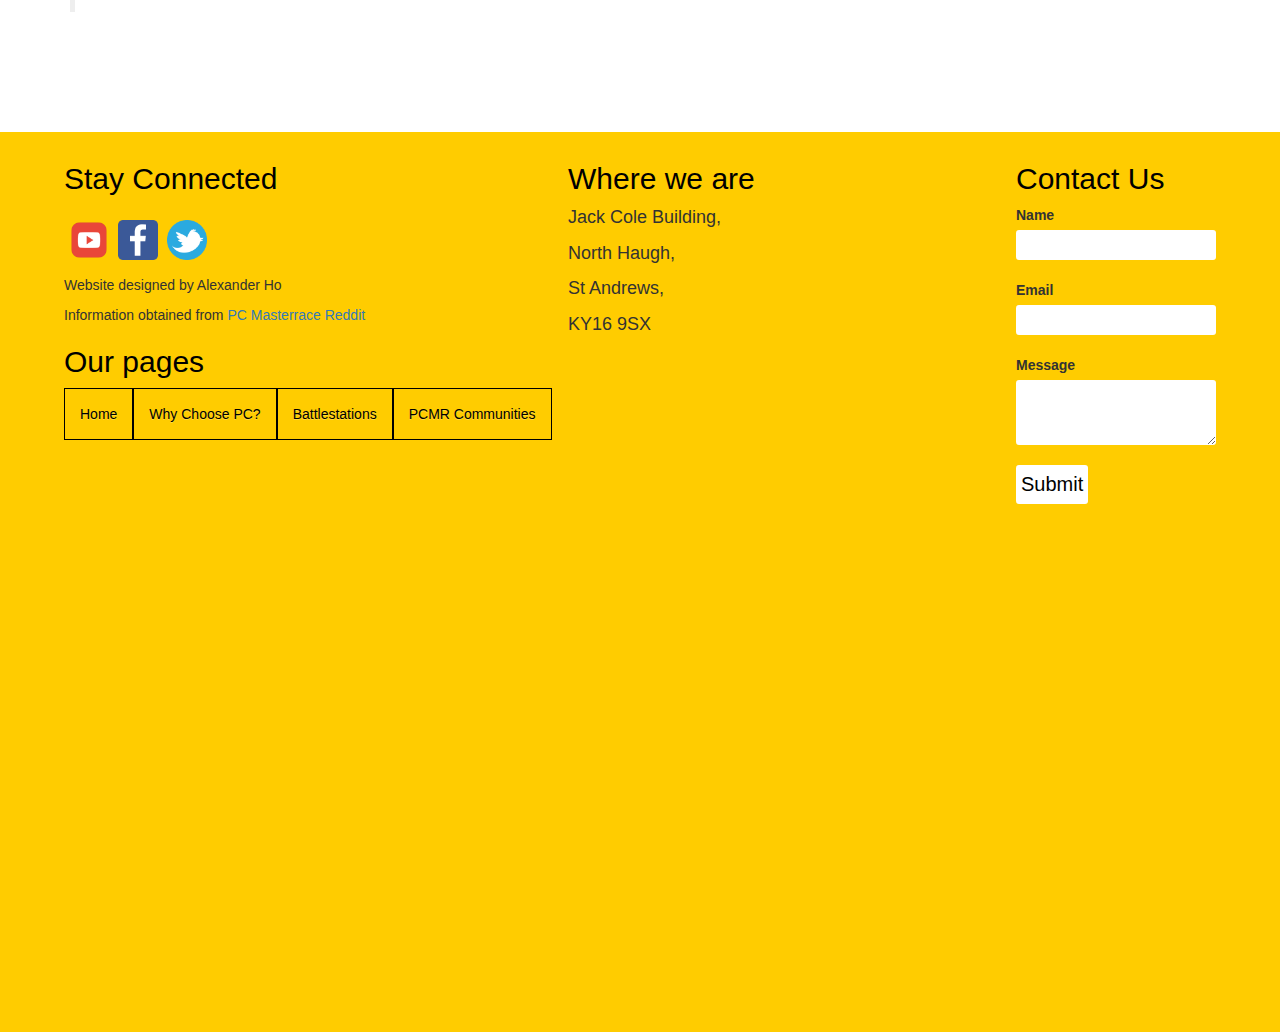
==== commit 4c3d6544: "Add files via upload" ====
--- a/index.html
+++ b/index.html
@@ -168,5 +168,6 @@
 	});
 </script>
 </html>
+<meta name="viewport" content="width=device-width, initial-scale=1">
 
 
--- a/home_style.css
+++ b/home_style.css
@@ -8,9 +8,8 @@
 
 header {
 	background-image: linear-gradient(rgba(0,0,0,0.4),rgba(0,0,0,0.4)),url("img/home.jpg");
-	height: 100vh;
+	height: 100%;
 	background-position: center;
-	background-size: cover;
 	background-attachment: fixed;
 }
 
@@ -278,8 +277,9 @@
 
 div.map {
 	position: absolute;
-	right: 30%;
+	right: 40%;
 	margin-top: 20px;
+	display: inline-block;
 }
 
 div.map p {
@@ -342,4 +342,15 @@
 
 input.submit:hover {
 	text-decoration: underline;	
+}
+
+@media screen and (min-width: 480px) {
+    footer {
+    	height: 100%;
+    }
+
+    div.map {
+    	float: left;
+    	max-width: 500px;
+    }
 }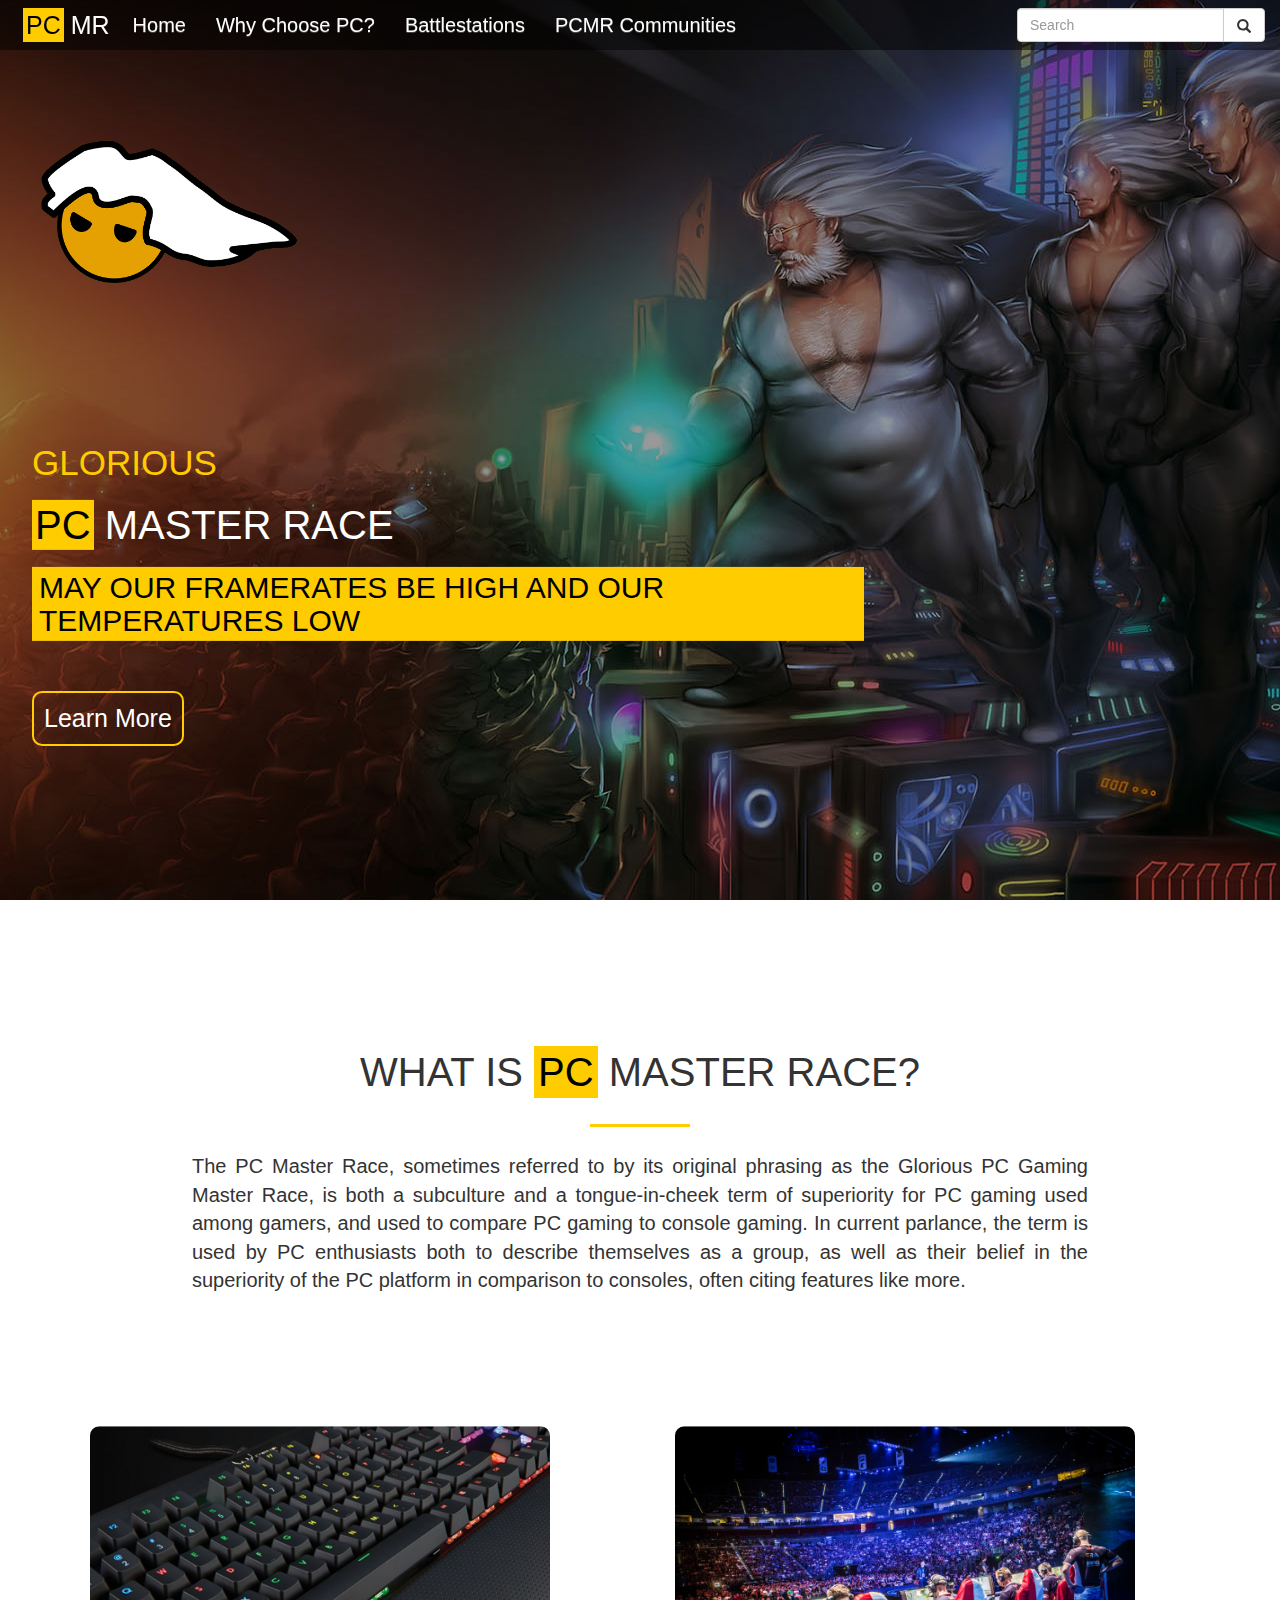
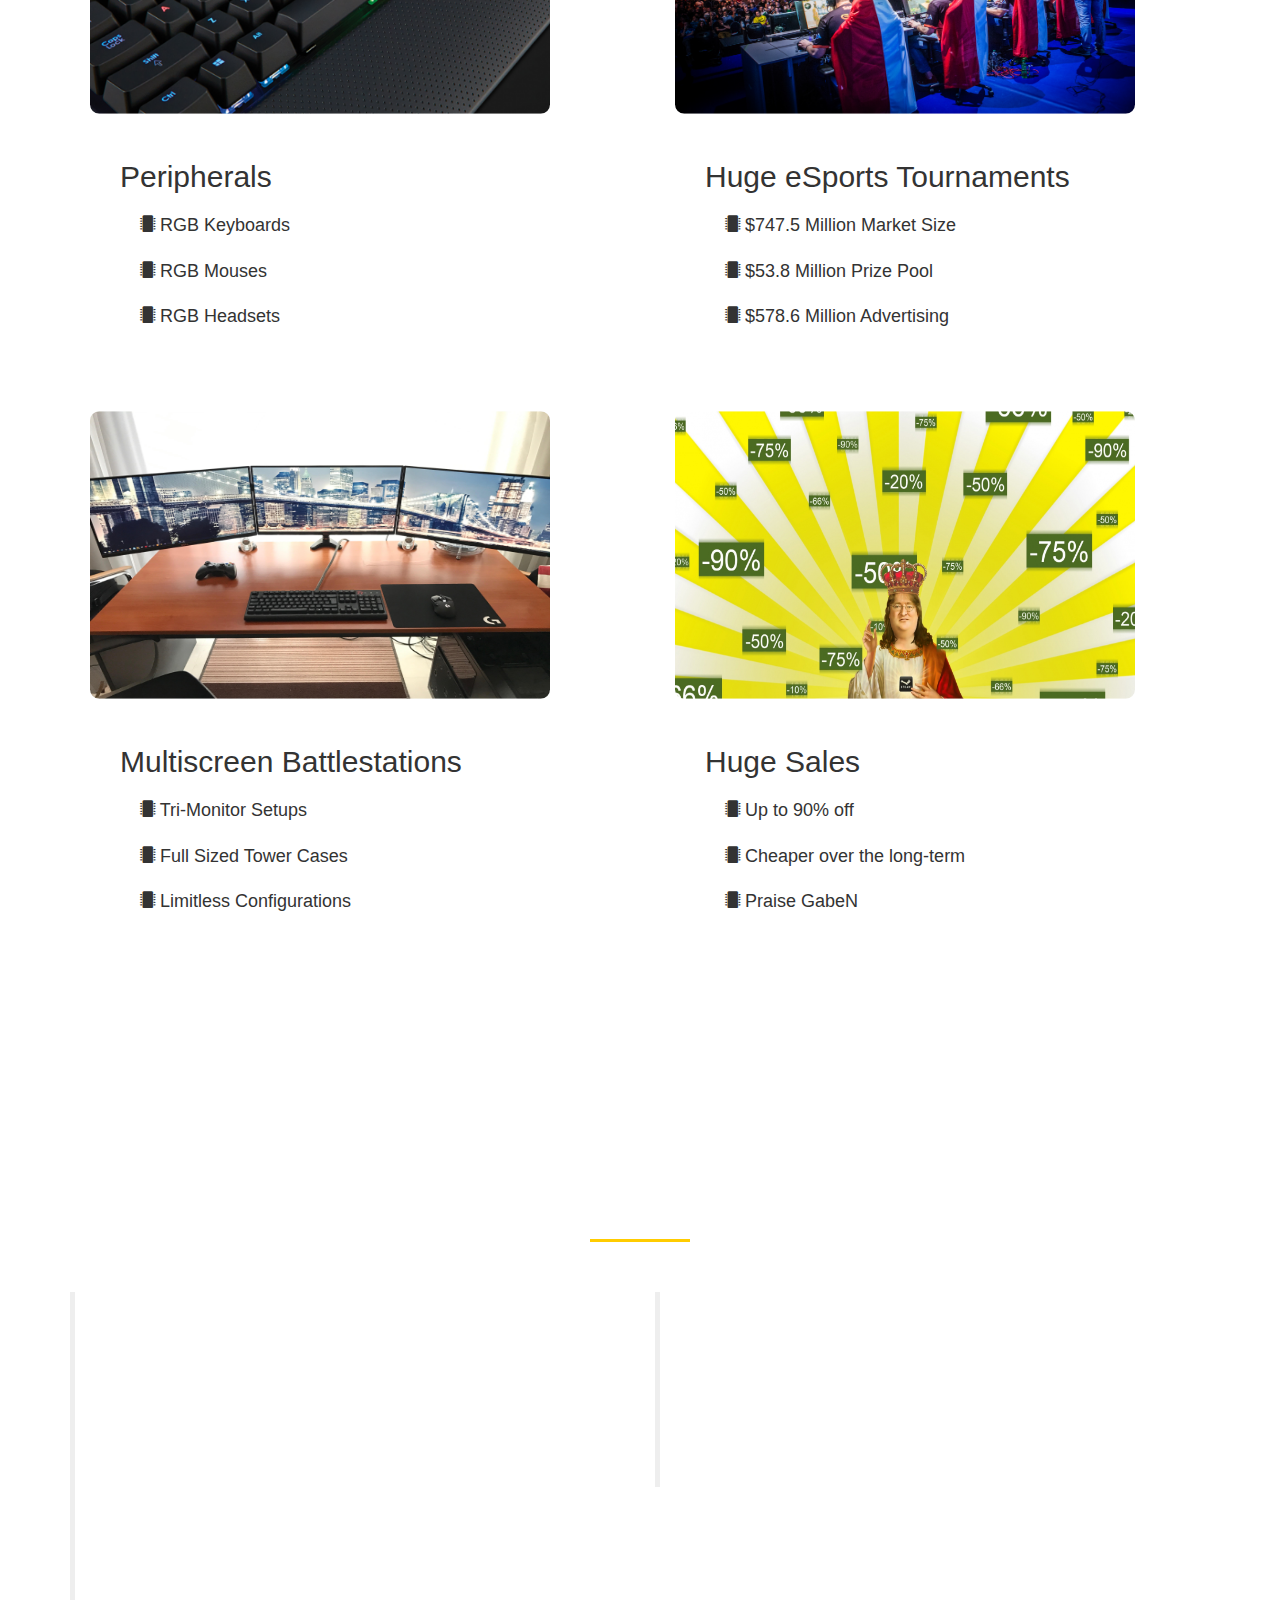
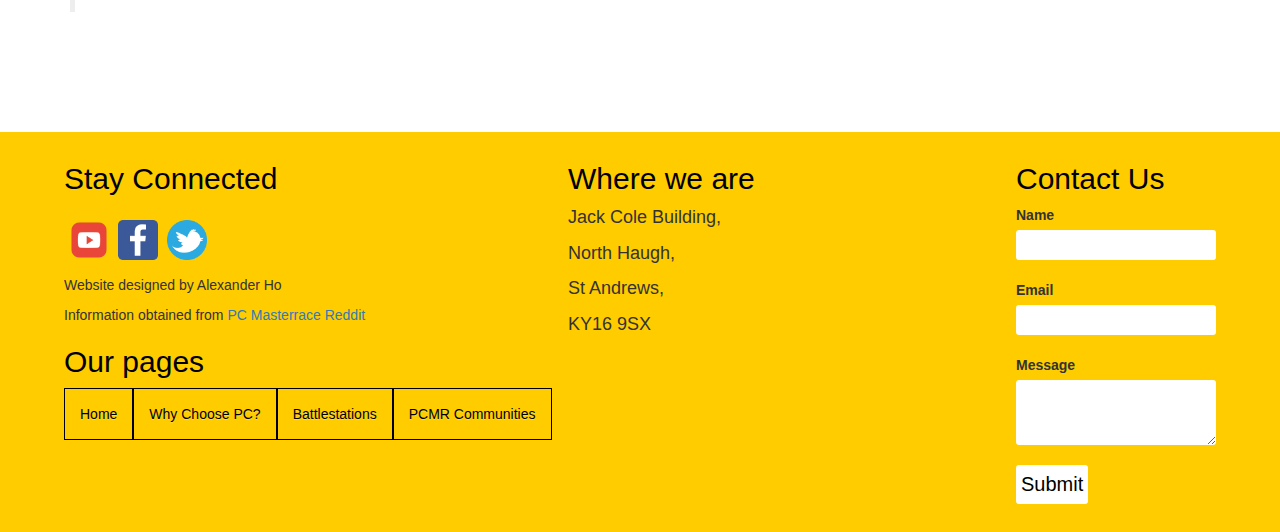
==== commit 296013ce: "Add files via upload" ====
--- a/index.html
+++ b/index.html
@@ -5,6 +5,7 @@
 	<link href="bootstrap-3.3.7-dist/css/bootstrap.min.css" rel="stylesheet">
 	<link href="font-awesome-4.7.0/css/font-awesome.min.css" rel="stylesheet">
 	<link rel="stylesheet" type="text/css" href="home_style.css">
+	<meta name="viewport" content="width=device-width, initial-scale=1">
 	<script src="https://ajax.googleapis.com/ajax/libs/jquery/3.2.0/jquery.min.js"></script>
 	<script src="https://maxcdn.bootstrapcdn.com/bootstrap/3.3.7/js/bootstrap.min.js"></script>
 </head>
@@ -168,6 +169,6 @@
 	});
 </script>
 </html>
-<meta name="viewport" content="width=device-width, initial-scale=1">
 
 
+
--- a/home_style.css
+++ b/home_style.css
@@ -344,9 +344,22 @@
 	text-decoration: underline;	
 }
 
-@media screen and (min-width: 480px) {
+@media (min-width: 320px) and (max-width: 740px) {
     footer {
     	height: 100%;
+    }
+
+    body {
+    	background-attachment: none;
+    }
+
+    .pics img {
+    	width: 300px;
+    	height: 175px;
+    }
+
+    .quotes {
+    	width: 100%;
     }
 
     div.map {
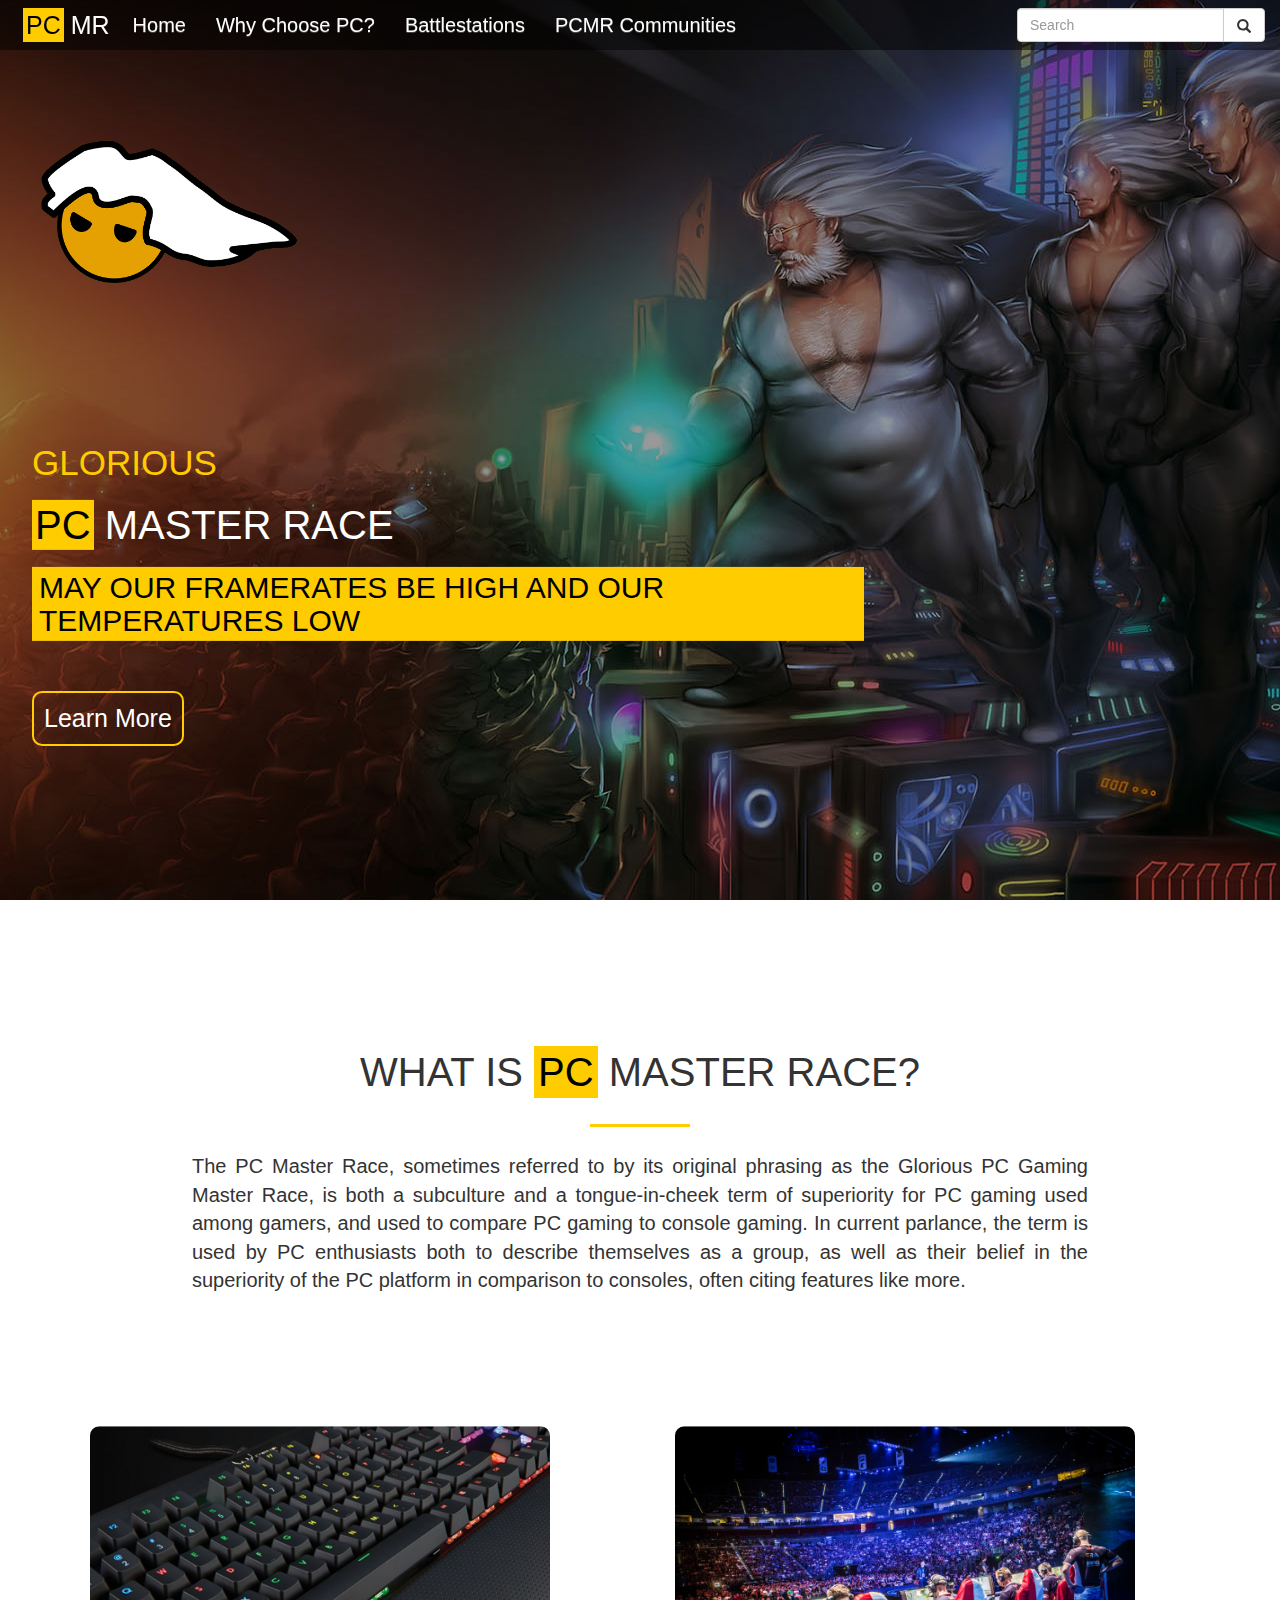
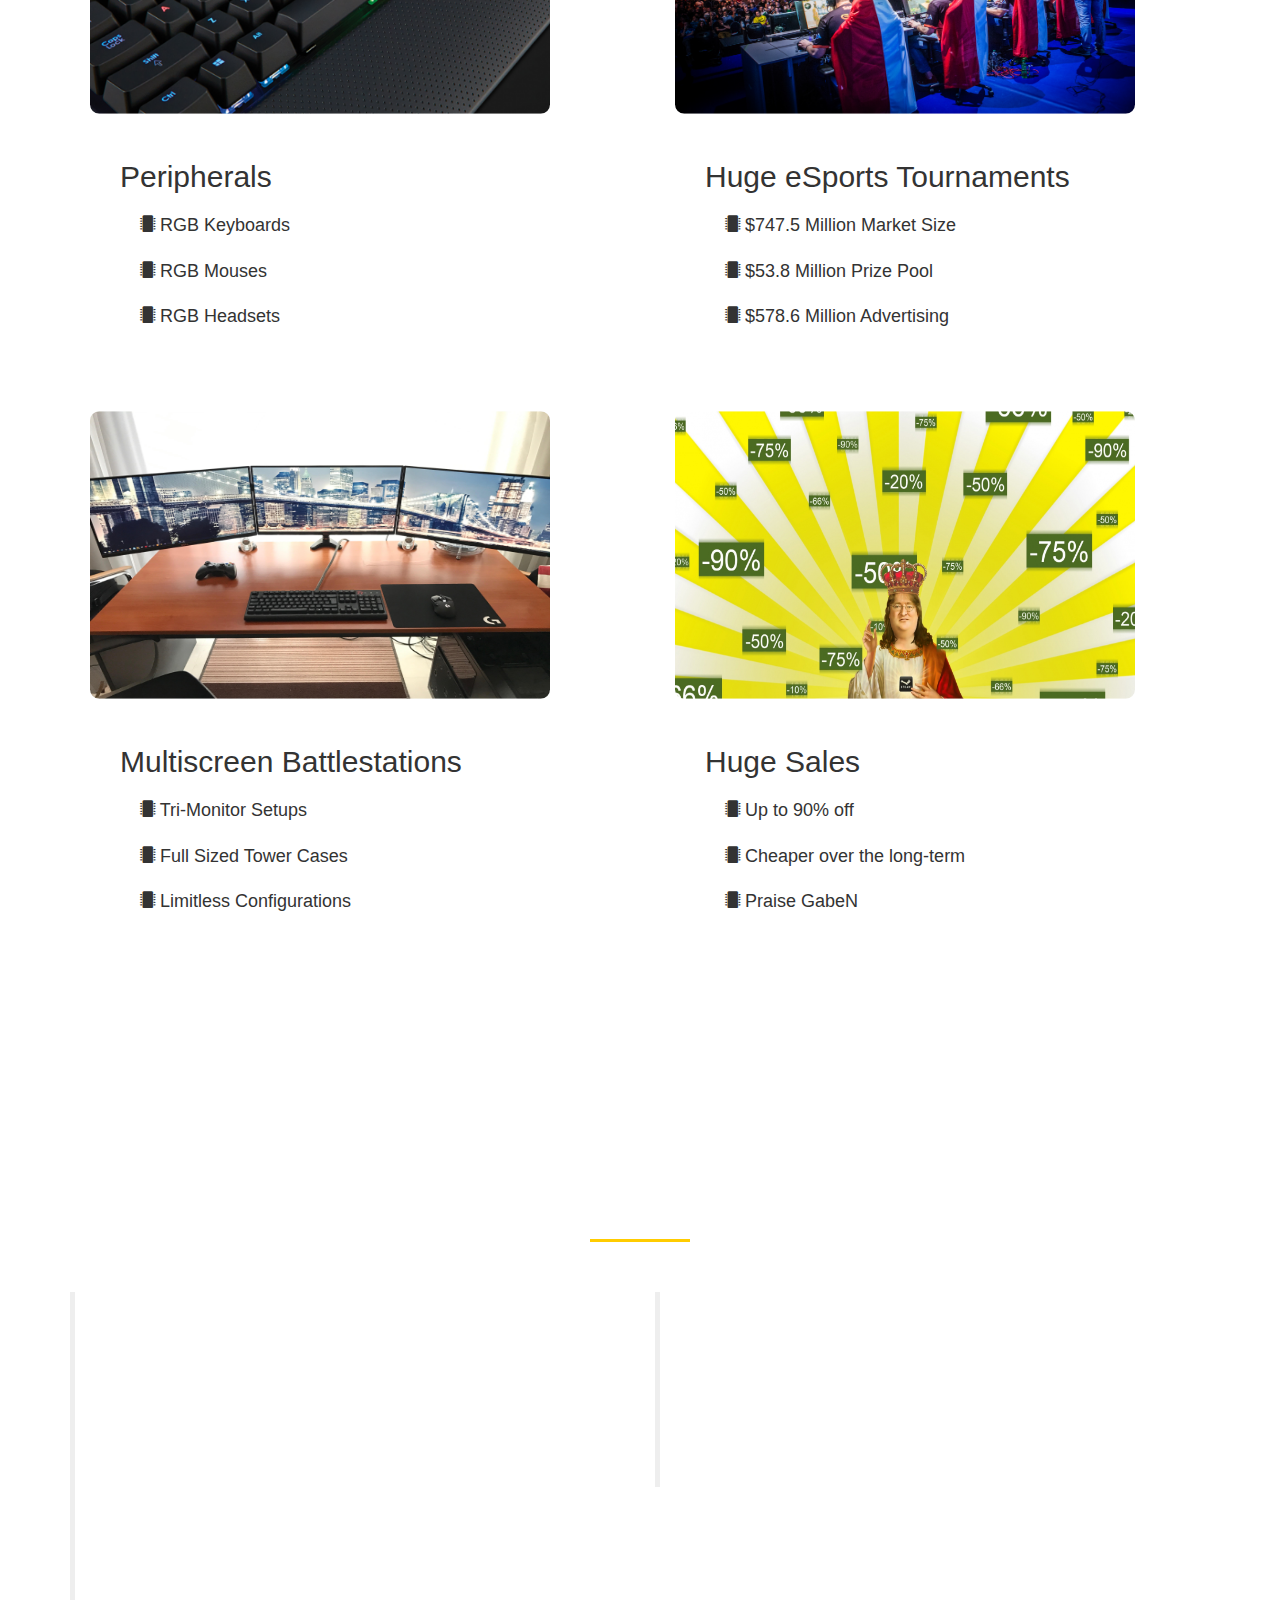
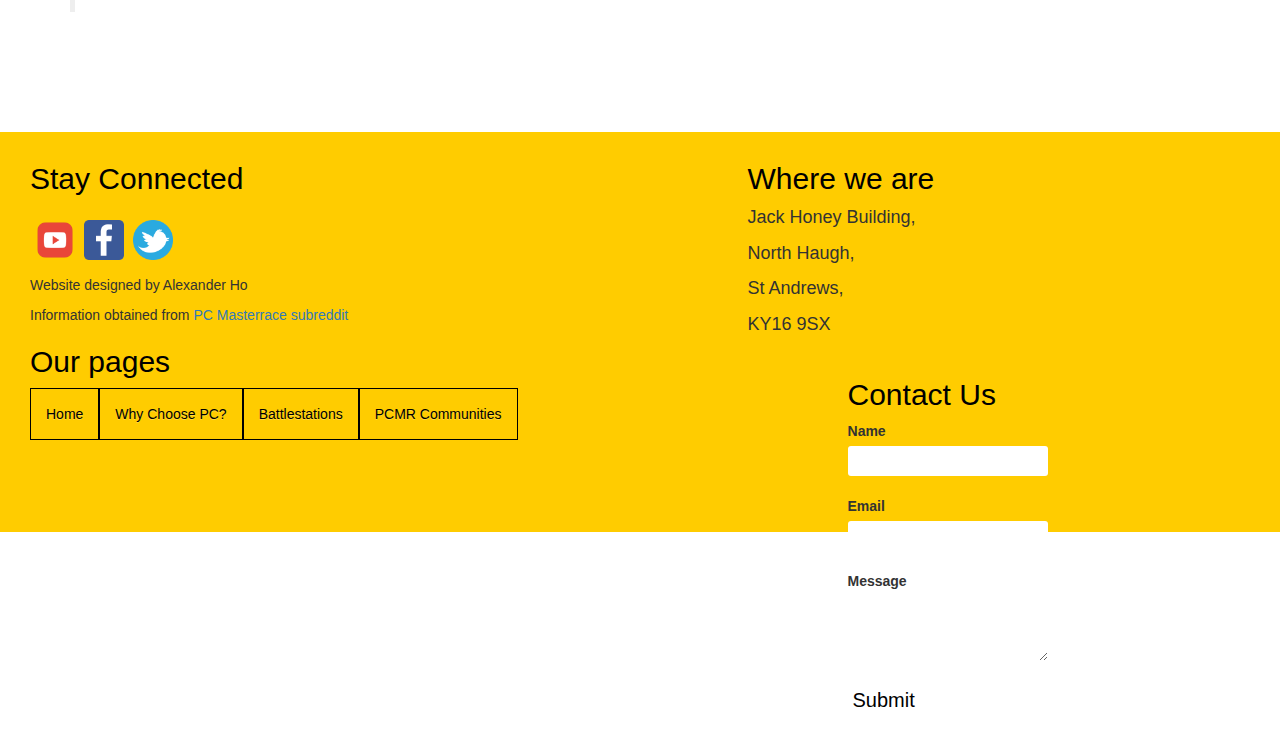
==== commit 0e97cc74: "Add files via upload" ====
--- a/index.html
+++ b/index.html
@@ -123,7 +123,7 @@
 				<a href="https://www.facebook.com/OfficialPCMasterRace"><img class="social facebook" src="img/facebook-icon.png"></a>
 				<a href="https://twitter.com/PCMasterRaceSub"><img class="social twitter" src="img/twitter-icon.png"></a>
 				<p>Website designed by Alexander Ho</p>
-				<p>Information obtained from <a href="https://www.reddit.com/r/pcmasterrace/">PC Masterrace Reddit</a></p>
+				<p>Information obtained from <a href="https://www.reddit.com/r/pcmasterrace/">PC Masterrace subreddit</a></p>
 				<h3 id="pages">Our pages</h3>
 					<ul class="nav navbar-nav">
 						<li><a href="index.html">Home</a></li>
@@ -135,7 +135,7 @@
 
 			<div class="map">
 				<h3>Where we are</h3>
-	    			<p>Jack Cole Building,</p>
+	    			<p>Jack Honey Building,</p>
 	    			<p>North Haugh,</p>
 	    			<p>St Andrews,</p>
 	    			<p>KY16 9SX</p>
--- a/home_style.css
+++ b/home_style.css
@@ -253,9 +253,9 @@
 }
 
 div.social {
-	position: absolute;
-	left: 5%;
+	float: left;
 	margin-top: 20px;
+	margin-right: 30px;
 }
 
 div.social li a{
@@ -276,10 +276,9 @@
 }
 
 div.map {
-	position: absolute;
-	right: 40%;
+	float: left;
 	margin-top: 20px;
-	display: inline-block;
+	padding-left: 200px;
 }
 
 div.map p {
@@ -293,9 +292,9 @@
 }
 
 div.contact {
-	position: absolute;
-	right: 5%;
+	float: left;
 	margin-top: 20px;
+	padding-left: 300px;
 }
 
 footer h3 {
@@ -346,11 +345,20 @@
 
 @media (min-width: 320px) and (max-width: 740px) {
     footer {
-    	height: 100%;
+    	height: 1100px;
     }
 
     body {
     	background-attachment: none;
+    }
+
+    .logo img {
+    	width: 150px;
+    	height: 88px;
+    }
+
+    .button1 {
+    	margin-top: 10px;
     }
 
     .pics img {
@@ -363,7 +371,21 @@
     }
 
     div.map {
-    	float: left;
-    	max-width: 500px;
+    	padding: 0;
+    }
+
+    div.contact {
+    	padding: 0;
+    }
+}
+
+@media (min-width: 741px) and (max-width: 1200px) {
+	.pics img {
+    	width: 600px;
+    	height: 350px;
+    }
+
+    footer {
+    	height: 600px;
     }
 }